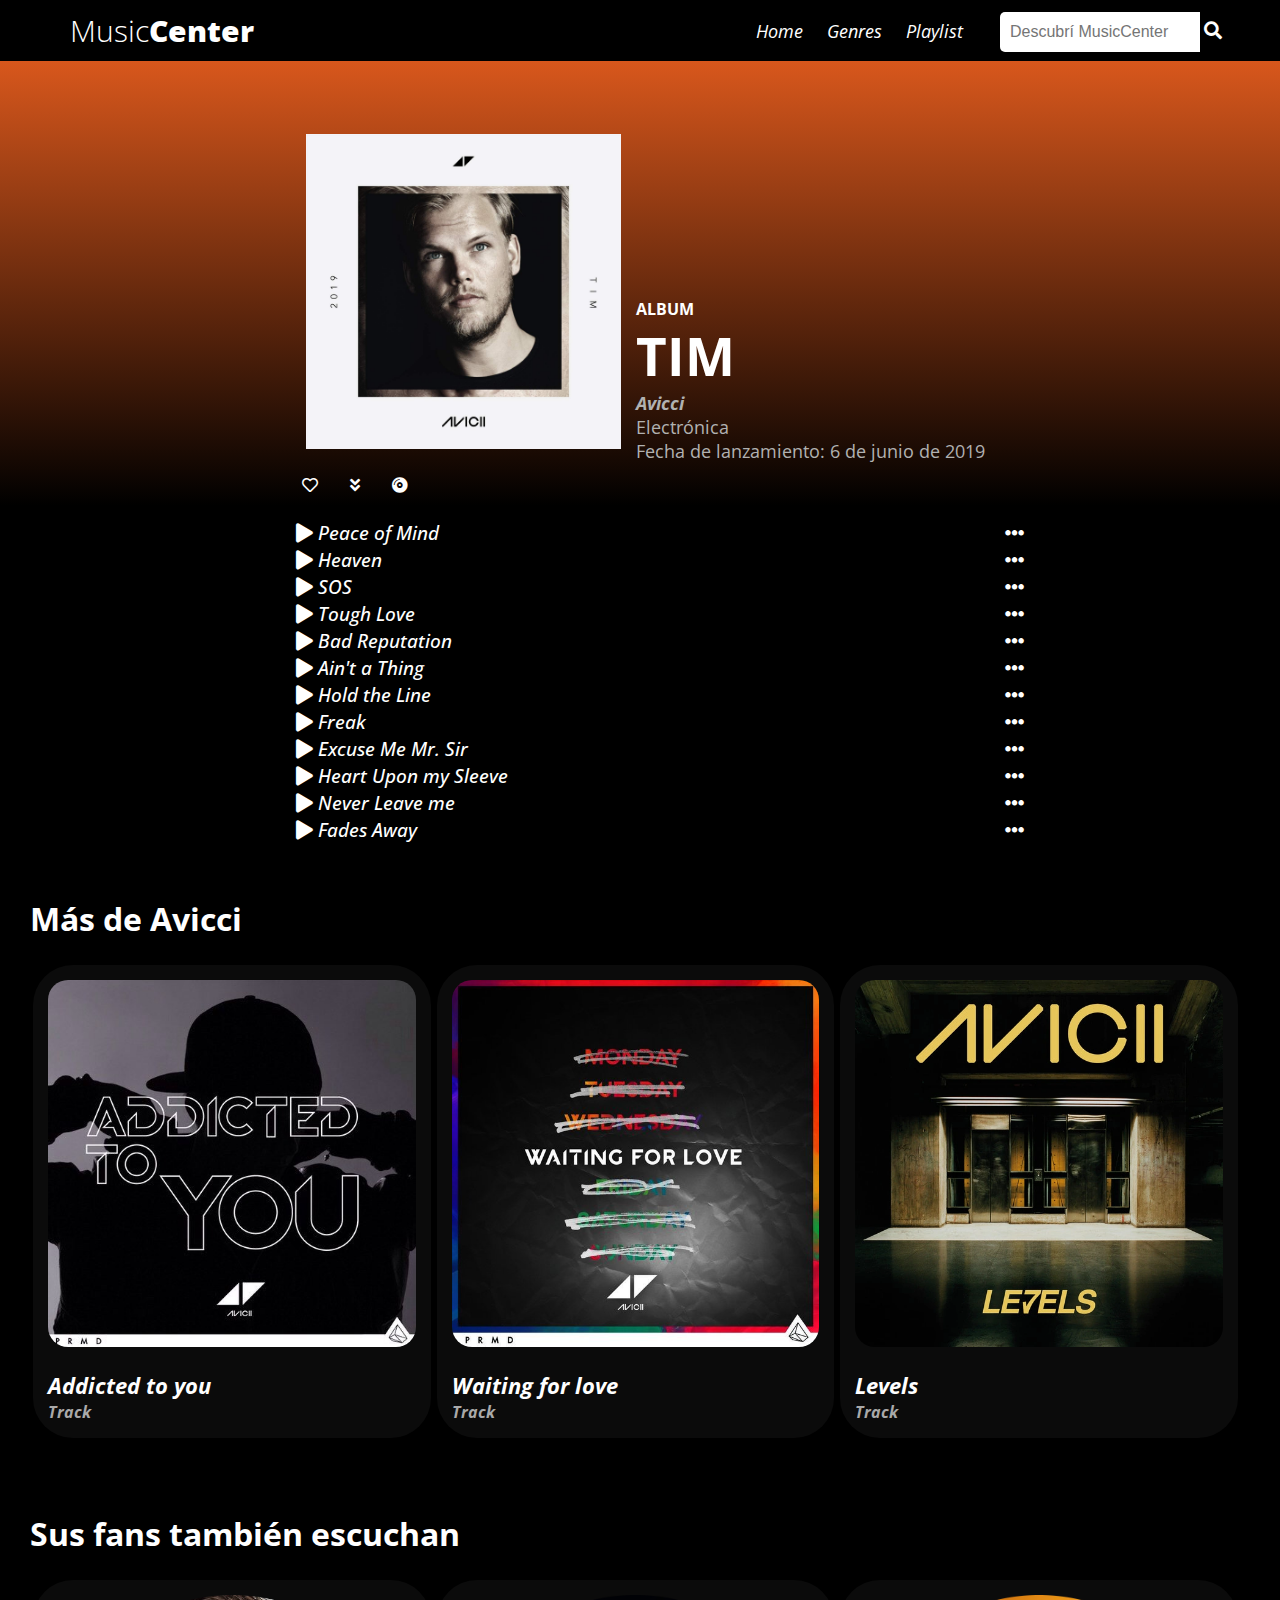
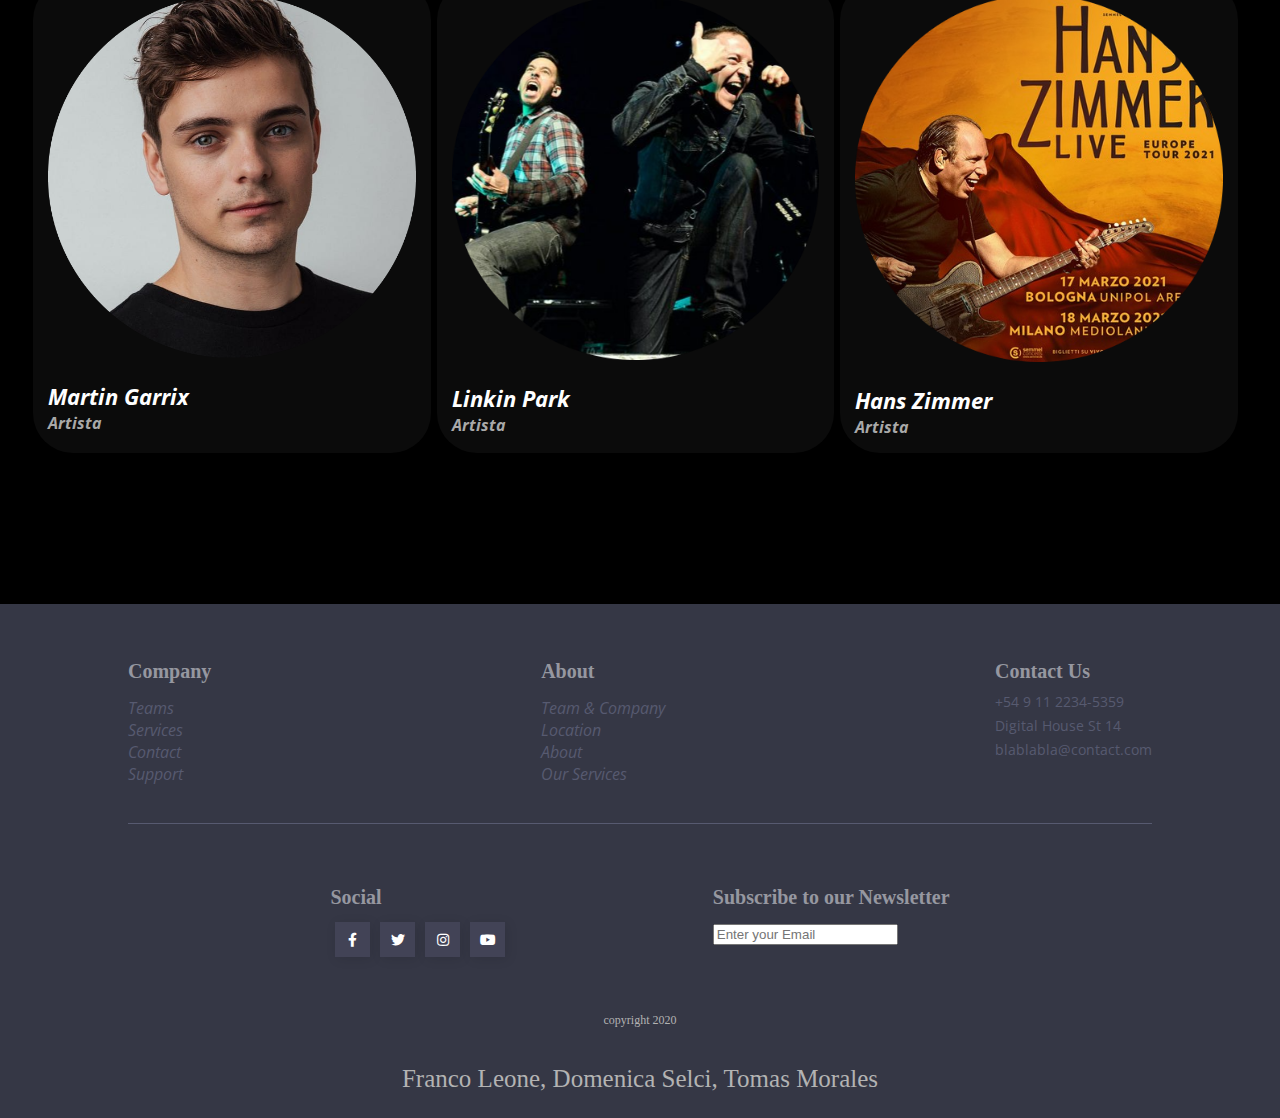
==== detail-album.html @ 9075bd51 "añado detailalbum" ====
<!DOCTYPE html>
<html lang="es">

<head>
    <meta charset="utf-8">
    <link rel="preconnect" href="https://fonts.gstatic.com">
    <link href="https://fonts.googleapis.com/css2?family=Open+Sans:ital,wght@0,300;0,700;1,800&display=swap"
        rel="stylesheet">
    <link rel="stylesheet" href="https://cdnjs.cloudflare.com/ajax/libs/font-awesome/5.15.2/css/all.min.css">
    <link rel="preconnect" href="https://fonts.gstatic.com">
    <link href="https://fonts.googleapis.com/css2?family=Open+Sans:wght@600&display=swap" rel="stylesheet">
    <meta name="viewport" content="width=device-width, initial-scale=1">
    <link rel="stylesheet" href="css/main.css">
    <title>Detailalbum</title>
</head>

<body id="detail">
    <nav>
        <ul>
            <li class="logo">Music<span>Center</span></li>
            <div class="items">
                <li><a href="../proyecto-musica/index.html">Home</a></li>
                <li><a href="../proyecto-musica/genres.html">Genres</a></li>
                <li><a href="../proyecto-musica/playlist.html">Playlist</a></li>
            </div>
            <li class="search-icon">
                <form action="../proyecto-musica/search-results.html" method="GET">
                    <input type="search" placeholder="Descubrí MusicCenter">
                    <label class="icon">
                        <span class="fas fa-search"></span>
                    </label>
                </form>
            </li>
        </ul>
    </nav>
    <main>

        <div class="contenedor">
            <section class="contenidoprincipal">
                <article class="contenido1">
                    <div class="primeraparte">
                    <figure>
                        <img src="img/tim.jpg" alt="waitingforlove">
                    </figure>
                    <div class="listagris">
                        <ul class="albumtim">
                            <li class="album">ALBUM</li>
                            <li class="tim">TIM</li>
                        </ul>
                        <ul class="listaheaven">
                            <li class="artista">Avicci</li>
                            <li>Electrónica</li>
                            <li>Fecha de lanzamiento: 6 de junio de 2019</li>
                        </ul>
                    </div>
                </div>
                    <ul class="fav">
                        <li class="icons"><a href="#" title="Añadir a favoritos" class="iconitos"><i
                                    class="far fa-heart"></i></a></li>
                        <li class="icons"><a href="#" title="Descargar álbum" class="iconitos"><i
                                    class="fas fa-angle-double-down"></i></i></i></i></a></li>
                        <li class="icons"><a href="playlist.html" title="Ir a mi playlist" class="iconitos"><i
                                    class="fas fa-compact-disc"></i></a></i></li>
                    </ul>
                </article>         

                <article class="articletim" id= "cancionesalbum">
                    <ol>
                        <li class="cancionesconplay">
                            <div><a href="#"><i class="fas fa-play" title="Play"></i> Peace of Mind</a></div>
                            <a href="#" title="Añadir a mi playlist" class="mas"><i class="fas fa-ellipsis-h"></i></a>
                        </li>
                        <li class="cancionesconplay">
                            <div><a href="#"><i class="fas fa-play" title="Play"></i> Heaven</a></div>
                            <a href="#" title="Añadir a mi playlist" class="mas"><i class="fas fa-ellipsis-h"></i></a>
                        </li>
                        <li class="cancionesconplay">
                            <div><a href="#"><i class="fas fa-play" title="Play"></i> SOS</a></div>
                            <a href="#" title="Añadir a mi playlist" class="mas"><i class="fas fa-ellipsis-h"></i></a>
                        </li>
                        <li class="cancionesconplay">
                            <div><a href="#"><i class="fas fa-play" title="Play"></i> Tough Love</a></div>
                            <a href="#" title="Añadir a mi playlist" class="mas"><i class="fas fa-ellipsis-h"></i></a>
                        </li>
                        <li class="cancionesconplay">
                            <div><a href="#"><i class="fas fa-play" title="Play"></i> Bad Reputation</a></div>
                            <a href="#" title="Añadir a mi playlist" class="mas"><i class="fas fa-ellipsis-h"></i></a>
                        </li>
                        <li class="cancionesconplay">
                            <div><a href="#"><i class="fas fa-play" title="Play"></i> Ain't a Thing</a></div>
                            <a href="#" title="Añadir a mi playlist" class="mas"><i class="fas fa-ellipsis-h"></i></a>
                        </li>
                        <li class="cancionesconplay">
                            <div><a href="#"><i class="fas fa-play" title="Play"></i> Hold the Line</a></div>
                            <a href="#" title="Añadir a mi playlist" class="mas"><i class="fas fa-ellipsis-h"></i></a>
                        </li>
                        <li class="cancionesconplay">
                            <div><a href="#"><i class="fas fa-play" title="Play"></i> Freak</a></div>
                            <div><a href="#" title="Añadir a mi playlist" class="mas"><i
                                        class="fas fa-ellipsis-h"></i></a></div>
                        </li>
                        <li class="cancionesconplay">
                            <div><a href="#"><i class="fas fa-play" title="Play"></i> Excuse Me Mr. Sir</a></div>
                            <a href="#" title="Añadir a mi playlist" class="mas"><i class="fas fa-ellipsis-h"></i></a>
                        </li>
                        <li class="cancionesconplay">
                            <div><a href="#"><i class="fas fa-play" title="Play"></i> Heart Upon my Sleeve</a></div>
                            <a href="#" title="Añadir a mi playlist" class="mas"><i class="fas fa-ellipsis-h"></i></a>
                        </li>
                        <li class="cancionesconplay">
                            <div><a href="#"><i class="fas fa-play" title="Play"></i> Never Leave me</a></div>
                            <a href="#" title="Añadir a mi playlist" class="mas"><i class="fas fa-ellipsis-h"></i></a>
                        </li>
                        <li class="cancionesconplay">
                            <div><a href="#"><i class="fas fa-play" title="Play"></i> Fades Away</a></div>
                            <a href="#" title="Añadir a mi playlist" class="mas"><i class="fas fa-ellipsis-h"></i></a>
                        </li>
                    </ol>
                </article>
            </section>

            <section class="discografia">
                <h1 class="titulodiscografia"> Más de Avicci</h1>
                <article class="discos">
                    <img src="img/aviccialbum1.jpg" alt="cancion1">
                    <h3 class="albumesmartin"><a href="detail-track.html">Addicted to you</a></h3>
                    <h4 class="subtitulosalbum"> Track</h4>
                </article>
                <article class="discos">
                    <img src="img/aviccialbum2.jpg" alt="cancion2">
                    <h3 class="albumesmartin"><a href="detail-track.html">Waiting for love</a></h3>
                    <h4 class="subtitulosalbum">Track</h4>
                </article>
                <article class="discos">
                    <img src="img/aviccialbum3.jpg" alt="cancion3">
                    <h3 class="albumesmartin"><a href="detail-track.html">Levels</a></h3>
                    <h4 class="subtitulosalbum">Track</h4>
                </article>
            </section>

            <section class="discografia">
                <h1 class="titulodiscografia"> Sus fans también escuchan</h1>
                <article class="discos">
                    <img src="img/martingarrix.png" alt="cancion1" class="imagenesartistas">
                    <h3 class="albumesmartin"><a href="detail-artist.html">Martin Garrix</a></h3>
                    <h4 class="subtitulosalbum">Artista</h4>
                </article>
                <article class="discos">
                    <img src="img/linkinparkredondo.png" alt="cancion2" class="imagenesartistas">
                    <h3 class="albumesmartin"><a href="detail-artist.html">Linkin Park</a></h3>
                    <h4 class="subtitulosalbum">Artista</h4>
                </article>
                <article class="discos">
                    <img src="img/hz3.png" alt="cancion3">
                    <h3 class="albumesmartin"><a href="detail-artist.html" class="imagenesartistas">Hans Zimmer</a></h3>
                    <h4 class="subtitulosalbum">Artista</h4>
                </article>
            </section>
        </div>
    </main>

    <footer>

        <div class="arriba">

            <ul>
                <h1>Company</h1>
                <li><a href="#">Teams</a></li>
                <li><a href="#">Services</a></li>
                <li><a href="#">Contact</a></li>
                <li><a href="#">Support</a></li>
            </ul>

            <ul>
                <h1>About</h1>
                <li><a href="#">Team & Company</a></li>
                <li><a href="#">Location</a></li>
                <li><a href="#">About</a></li>
                <li><a href="#">Our Services</a></li>
            </ul>

            <ul>
                <h1>Contact Us</h1>
                <li>
                    <p>+54 9 11 2234-5359</p>
                </li>
                <li>
                    <p>Digital House St 14</p>
                </li>
                <li>
                    <p>blablabla@contact.com</p>
                </li>
            </ul>


        </div>

        <div class="abajo">

            <div class="social">
                <h1>Social</h1>
                <div class="social-icons">
                    <a href="#"><i class="fab fa-facebook-f"></i></a>
                    <a href="#"><i class="fab fa-twitter"></i></a>
                    <a href="#"><i class="fab fa-instagram"></i></a>
                    <a href="#"><i class="fab fa-youtube"></i></a>
                </div>
            </div>
            <div class="search">
                <h1>Subscribe to our Newsletter</h1>
                <input type="email" placeholder="Enter your Email" />

            </div>
        </div>

        <p class="copyright"> copyright 2020</p>
        <p class="Integrantes">Franco Leone, Domenica Selci, Tomas Morales</p>
    </footer>
    <script src="javascript/detail.js"></script>
</body>

</html>
---- css/main.css ----
/* mobile first estructura detail-album*/

* {
    box-sizing: border-box;
}

/*body detail para search, album y artist*/
#detail {
    background-color: rgb(0, 0, 0);
    margin: 0;
    padding: 0;
    font-family: 'Open Sans', sans-serif;

}

/*header*/
div {
    margin: 0;
    padding: 0;

}

nav {
    padding: 10px 40px 10px 70px;
    border: 1px #000;
    border-left: none;
    border-right: none;
    background-color: #000;

}

nav ul {
    display: flex;
    list-style: none;
    flex-wrap: wrap;
    align-items: center;
    justify-content: center;

}

nav ul li.logo {
    flex: 1;
    font-family: -apple-system, BlinkMacSystemFont, 'Segoe UI', Roboto, Oxygen, Ubuntu, Cantarell, 'Open Sans', 'Helvetica Neue', sans-serif;
    font-size: 30px;
    font-weight: 200;
}

nav ul li.logo span {
    font-weight: 800;
}

nav ul div.items {
    padding: 0 25px;
    display: inline-flex;
}

nav ul div.items a {
    text-decoration: none;
    font-size: 18px;
    padding: 0 12px;

}

nav ul .search-icon {
    height: 40px;
    width: 240px;
    display: flex;
    background: black;
    border-radius: 5px;
}

nav ul .search-icon input {
    height: 100%;
    width: 200px;
    border: none;
    outline: none;
    padding: 0 10px;
    color: #000;
    font-size: 16px;
    border-radius: 5px 0 0 5px;

}

nav ul .search-icon .icon {
    height: 100%;
    width: 40px;
    line-height: 40px;
    text-align: center;
    background: #000;
}

nav ul .search-icon .icon span {
    color: white;
    font-size: 18px;
}

/*detail-album*/

.contenedor {
    margin-bottom: 10%;
}

figure img {
    margin-top: 20px;
    width: clamp(150px, 80%, 400px);
    margin-bottom: 0;
    padding: 0;
}

img {
    margin-top: 0;
}

.artista {
    font-style: italic;
}

.albumtim {
    text-decoration: none;
    list-style: none;
    font-family: 'Open Sans', sans-serif;
    font-weight: bold;
    color: white;
    text-align: center;


}

ul {
    margin: 0;
    padding: 0;

}

li.album {
    font-size: 1.0em;


}

li.tim {
    font-size: 3.3em;
    margin: 0;
    padding: 0;
    margin-bottom: 0;

}



.contenido1 {
    display: flex;
    flex-wrap: wrap;
    flex-direction: column;
    text-align: center;
    margin-top: 0;
    padding: 10px;
    background: -webkit-linear-gradient(rgb(216, 87, 28), black);
    background: -o-linear-gradient(rgb(216, 87, 28), black);
    background: -moz-linear-gradient(rgb(216, 87, 28), black);


}



.listagris {
    text-align: center;
    margin-left: 5px;
    margin-top: 5px;

}

.listaheaven {
    list-style: none;
    text-decoration: none;
    font-size: 1.1em;
    color: rgb(177, 177, 177);
    text-align: left;


}

/*seccion iconos*/

.favoritos {
    margin-top: 10px;


}

.fav {
    display: flex;
    list-style: none;
    text-decoration: none;
    
}

a {
    text-decoration: none;
    color: white;
}

.icons {
    justify-content: space-between;
    width: 35px;
    margin: 0px 5px 0;
}

.artista {
    list-style: none;
    font-weight: bolder;
}

ul {
    list-style: none;
    text-decoration: none;
    color: rgb(255, 255, 255);
    margin: 0;
    padding: 0;
}

/*seccion canciones tim*/

ol {


    color: rgb(255, 255, 255);
    font-weight: 500;
    font-family: 'Open Sans', sans-serif;
    font-size: 1.2em;
    width: 90%;
    margin: 0;


}

.listatim {
    display: flex;
    text-decoration: none;
    flex-wrap: wrap;
    list-style: none;
    margin: 0;
    padding: 0;
    flex-direction: row;
    justify-content: space-between;
    margin-bottom: 5%;

}

.articletim {
    display: flex;
    width: 100%;
    text-decoration: none;
    list-style: none;
    margin-top: 1%;
    margin-bottom: 1%;

}

article .trespuntitos {
    align-items: end;
    text-align: end;
}

.albumtimcanciones {
    width: 100%;
    align-items: center;
}

a {
    color: white;
}


.mas {
    align-items: right;
}

.discografia {
    display: flex;
    flex-wrap: wrap;
    padding: 10px;
    margin-bottom: 10%;

}

.titulodiscografia {
    color: white;
    text-align: left;
    width: 100%;
    font-size: 2.0em;

}

.discos {
    display: flex;
    padding: 5px;
    margin: 3px;
    margin-bottom: 5px;
    background-color: rgba(15, 15, 15, 0.74);
    border-radius: 40px;
    flex-direction: column;
    width: calc(33% - 5px);
    flex-wrap: wrap;
}

.discos img {
    border-radius: 20px;
    width: 100%;

}

.albumesmartin {
    color: white;
    font-size: 0.9em;
    margin-bottom: 0%;
}

.subtitulosalbum {
    width: 0.9em;
}

/*css detail-artist*/

.artist {
    display: flex;
}

.martininf {
    display: flex;
    flex-direction: column;
    width: 100%;
    margin-bottom: 10%;
}

.infomartin {
    display: flex;
    flex-direction: column;
    align-items: center;
    margin-top: 5%;


}


.infomartin img {

    margin-top: 10px;
    width: clamp(150px, 60%, 400px);
    margin-bottom: 0;
    padding: 0;
    align-items: center;

}

.articlemartin figure {
    max-width: 400px;
    max-height: 500px;
    align-items: center;

}

.martingarrixtitulo {
    color: rgb(255, 255, 255);
    font-size: 2.5em;
    margin: 10px;
    padding: 0;
    text-align: center;
}

h2.titulotop5 {
    color: rgb(255, 255, 255);
    margin-bottom: 2%;
    text-align: left;
    font-size: 2.0em;
    text-align: left;


}

section.arribamartin {
    background: -webkit-linear-gradient(rgb(18, 13, 63), black);
    background: -o-linear-gradient(rgb(18, 13, 63), black);
    background: -moz-linear-gradient(rgb(18, 13, 63), black);
    background: linear-gradient(rgb(18, 13, 63), black);
}

.sectiontop5 {
    margin: 0;
    padding: 10px;
    margin-bottom: 5%;
    width: 100%;
    flex-wrap: wrap;
}

.listacinco {
    align-items: center;
    flex-wrap: wrap;
}

ol.topcinco li {
    font-size: 1.0em;
}

.cancionesconplay {
    display: flex;
    flex-direction: row;
    justify-content: space-between;
    width: 100%;
    margin: auto;
}

.informacionmartin {
    display: flex;
    flex-direction: column;
    margin: 5px;
    padding: 10px;
}

.descripcionmartin {
    display: flex;
    flex-direction: column;
    width: 70%;
    max-height: 100%;
    background-image: url(../img/mgx2.jpg);
    background-repeat: no-repeat;
    background-size: cover;
    background-position-x: center;
    flex-wrap: wrap;
    margin: auto;
    border-radius: 20px;
    padding: 5px;


}

.martingarrixinfo {
    color: white;

}

.tituloinformacion {
    color: white;
    font-size: 2.0em;
}

.descripcionmartin p {
    flex-wrap: wrap;
    color: white;
    width: calc(100% - 10px);
    text-align: left;

}

/*css search-results*/

.primerarespuesta {
    display: flex;
    padding: 10px;
    margin: 10px;
    background-color: rgba(49, 49, 49, 0.74);
    border-radius: 20px;
    flex-direction: column;
    width: calc(50% - 2px);

}

.primerarespuesta img {
    width: 100%;
    border-radius: 20px;
    margin-bottom: 2%;
}

.electronic {
    align-items: left;
    max-width: 600px;
}

.electronic img {
    align-items: center;
    width: clamp(150px, 50%, 400px);
}

.electronica {
    color: rgb(255, 255, 255);
    padding: 0;
    text-align: left;
    margin: 0;
}

h4 {
    color: darkgray;
    font-style: italic;
    margin: 0;
    padding: 0;

}

.resultadosbusqueda {

    font-style: italic;
    color: rgb(145, 145, 145);
    margin-top: 2%;
    margin-left: 3%;

}

.resultadoselectronica {
    width: fit-content;
    margin-bottom: 10%;
}

.busquedaicono {
    margin-right: 2%;
}

/*css footer*/

.social-icons a {
    width: 35px;
    height: 35px;
    margin: 0px 5px;
    background-color: #424356;
    box-shadow: 2px 2px 12px rgba(0, 0, 0, 0.1);
    display: flex;
    justify-content: center;
    align-items: center;
}

.social-icons {
    display: flex;
}

.social-icons i {
    color: #ffffff;
    font-size: 14px;
}

.copyright {
    font-family: calibri;
    font-size: 12px;
    color: #b3b3b3;
}

.Integrantes {
    font-family: calibri;
    font-size: 25px;
    color: #b3b3b3;
}

.social-icons a:hover {
    background-color: #353745;
    transition: all ease 0.5s;
}

.social-icons a:hover i {
    color: #424356;
}


.arriba h1 {
    color: #9697a0;
    font-size: 20px;
    font-family: calibri;
}

.arriba ul li a {
    font-size: 16px;
    color: #575a70;
}

.arriba ul li p {
    font-size: 14px;
    color: #575a70;
    line-height: 10px;
}

.arriba {
    display: flex;
    justify-content: space-between;
    padding: 3% 0px;
    margin: 5px;
    width: 80%;
    flex-wrap: wrap;
}

.arriba {
    border-bottom: 1px solid #575a70;

}

.arriba a:hover {
    color: grey;
}

.abajo h1 {
    color: #9697a0;
    font-size: 20px;
    font-family: calibri;
}


.abajo {
    display: flex;
    justify-content: center;
    justify-content: space-evenly;
    padding: 3% 0px;
    margin: 5px;
    width: 80%;
    flex-wrap: wrap;

}

a {
    text-decoration: none;
    color: white;
    font-style: italic;
}

footer {
    margin-top: 20px;
    background-color: #353745;
    box-sizing: border-box;
    display: flex;
    flex-direction: column;
    align-items: center;

}

@media (min-width:600px) {

    body {
        margin: 0;
        padding: 0;
    }

    .contenido1 {
        display: flex;
        flex-direction: column;

    }


    .contenido1 figure {
        display: block;
        margin-block-start: 0;
        margin-block-end: 0;
        margin-inline-start: 0px;
        margin-inline-end: 0px;
        margin: 0;
        padding: 0;
        width: fit-content;
        align-items: center;
    }

    .contenido1 figure img {
        margin: 5% 0 0 0;
        padding: 0;
        width: clamp(150px, 80%, 400px);

    }

    .contenido1 div.listagris {
        display: flex;
        flex-direction: column;
        text-align: left;
        padding-top: 0;
        margin-top: 0;
        list-style: none;
        text-decoration: none;

    }

    li.album {
        font-size: 1.0em;
        margin: 0;
        padding: 0;
    }

    li.tim {
        font-size: 3.3em;
        margin: 0;
        padding: 0;

    }

    .listagris {
        text-align: center;
        margin-left: 15px;
        margin-top: 0;
    }

    .listaheaven {
        list-style: none;
        text-decoration: none;
        flex-wrap: wrap;

    }

    .listatim {

        margin-left: 2%;

    }


    .infomartin figure img {

        margin-top: 10px;
        width: clamp(150px, 80%, 400px);
        margin-bottom: 0;
        padding: 0;
        align-items: center;

    }

    .infomartin figure img {

        margin-top: 10px;
        width: clamp(150px, 80%, 400px);
        margin-bottom: 0;
        padding: 0;
        align-items: center;
        margin-left: 18%;
    }

    .electronic img {
        align-items: center;
        width: clamp(150px, 50%, 400px);
    }

    .sectiontop5 {
        margin: 10px;
        padding: 10px;

    }


    .albumesmartin {
        font-size: 1.1em;
    }

    .subtitulosalbum {
        width: 1.1em;
    }

    .discografia {
        margin: 10px;
        padding: 10px;
        flex-wrap: wrap;
    }

    .infow4l {
        display: flex;
        flex-direction: column;
        align-items: center;
        margin-top: 5%;
    }

    .infow4l img {
        margin-top: 10px;
        width: clamp(150px, 60%, 400px);
        margin-bottom: 0;
        padding: 0;
        align-items: center;
    }

    .w4ltitulo {
        color: rgb(255, 255, 255);
        font-size: 2.5em;
        margin: 10px;
        padding: 0;
        text-align: center;
    }

    .discos {
        padding: 10px;
        flex-wrap: wrap;
    }


    .listado {
        text-align: center;
    }
}

@media (min-width:900px) {

    body {
        margin: 0;
        padding: 0;
    }

    .derecha {
        align-items: right;
    }

    .contenido1 {
        display: flex;
        flex-direction: column;
        margin: auto;

    }

    .contenido1 figure {
        display: flex;
        margin: 0;
        padding: 0;
        width: fit-content;
        align-items: right;
        max-width: 315px;
        max-height: 500px;
        margin-left: 15%;

    }


    .contenido1 figure img {
        display: flex;
        width: 100%;
        padding: 0 0;
        margin-top: 20%;
    }
    .primeraparte{
        display: flex;
        margin-left: 10%;
        
    }

    .fav{
        margin-top: 2%;
        margin-left: 22%;
    }
    .albumtim {

        text-align: left;
        margin-top: 90%;
    }

    ul.albumtim {
        margin-top: 65%;
    }

    section.favoritos {
        display: flex;
        margin-left: 20%;
        margin-top: 2%;
    }

    section.listatim {
        margin-right: 0;
        padding-right: 0;
        width: 85%;
    }

    


    .articletim {
        display: flex;
        width: 100%;

    }

    ol {

        width: 60%;
        margin: auto;
    }

    ol li:hover {
        background-color: rgba(177, 177, 177, 0.226);

    }

    .iconitos:hover {
        color: rgb(177, 177, 177);

    }

    a:hover {
        color: rgb(156, 149, 149);
    }

    .infomartin figure img {

        margin-top: 10px;
        width: clamp(150px, 80%, 400px);
        margin-bottom: 0;
        padding: 0;
        align-items: center;
        margin-left: 20%;

    }

    .martingarrixtitulo {
        text-align: center;
    }

    .sectiontop5 {
        display: flex;
        flex-direction: column;
        margin: 10px;
        padding: 20px;

    }

    .topcinco {

        width: 60%;
        margin: auto;
        flex-wrap: wrap;
    }

    .electronic figure img {
        align-items: center;
        width: 40%;
    }

    .electronica:hover {
        text-decoration: underline;
    }

    .albumesmartin {

        font-size: 1.4em;
    }

    .albumesmartin:hover {
        text-decoration: underline;

    }

    .subtitulosalbum {
        width: 1.4em;
    }

    .discografia {
        margin: 10px;
        padding: 20px;
    }

    .ladeltrack {
        width: 300px;
        margin: 30px;

    }

    .discos {
        margin: 3px;
        padding: 15px;
        flex-wrap: wrap;
    }

    .descripcionmartin {
        background-position-y: 15%;
    }

    .informacionmartin {
        display: flex;
        flex-direction: column;
        margin: 10px;
        padding: 20px;
    }
}
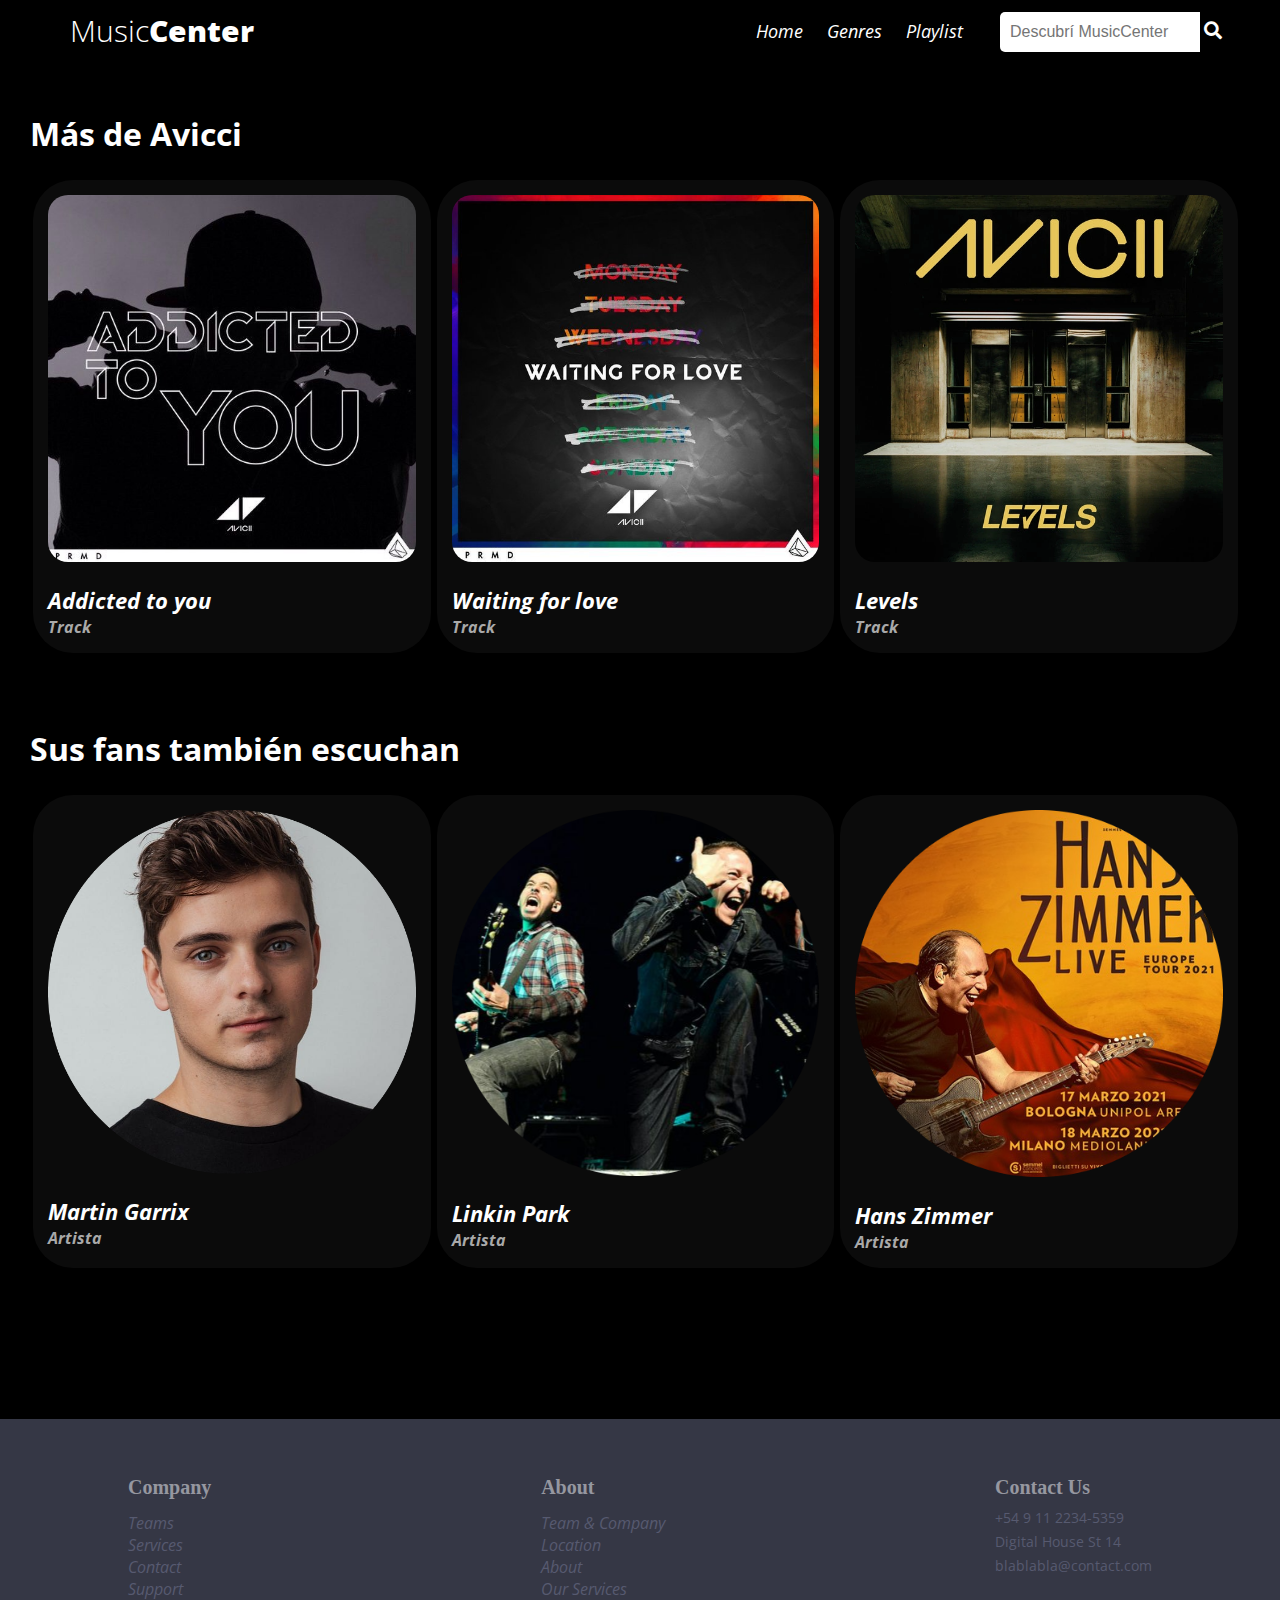
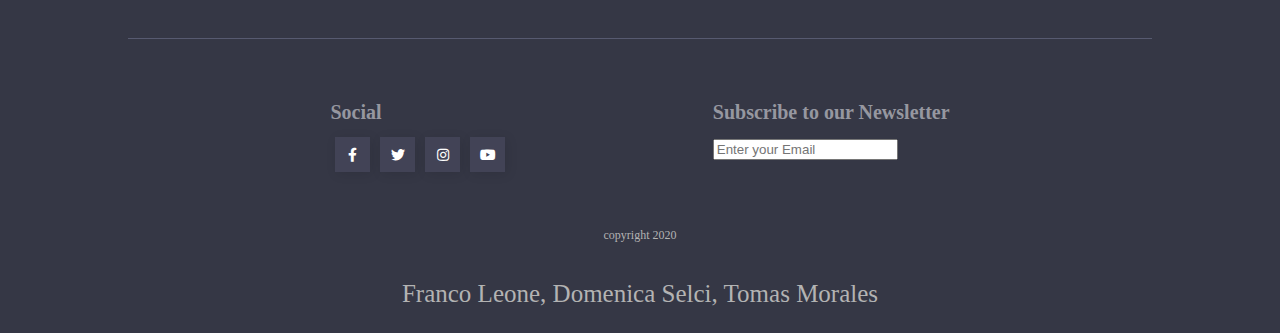
==== commit 61465bee: "añado js" ====
--- a/detail-album.html
+++ b/detail-album.html
@@ -37,7 +37,7 @@
 
         <div class="contenedor">
             <section class="contenidoprincipal">
-                <article class="contenido1">
+                <!--<article class="contenido1">
                     <div class="primeraparte">
                     <figure>
                         <img src="img/tim.jpg" alt="waitingforlove">
@@ -116,7 +116,7 @@
                             <a href="#" title="Añadir a mi playlist" class="mas"><i class="fas fa-ellipsis-h"></i></a>
                         </li>
                     </ol>
-                </article>
+                </article>-->
             </section>
 
             <section class="discografia">
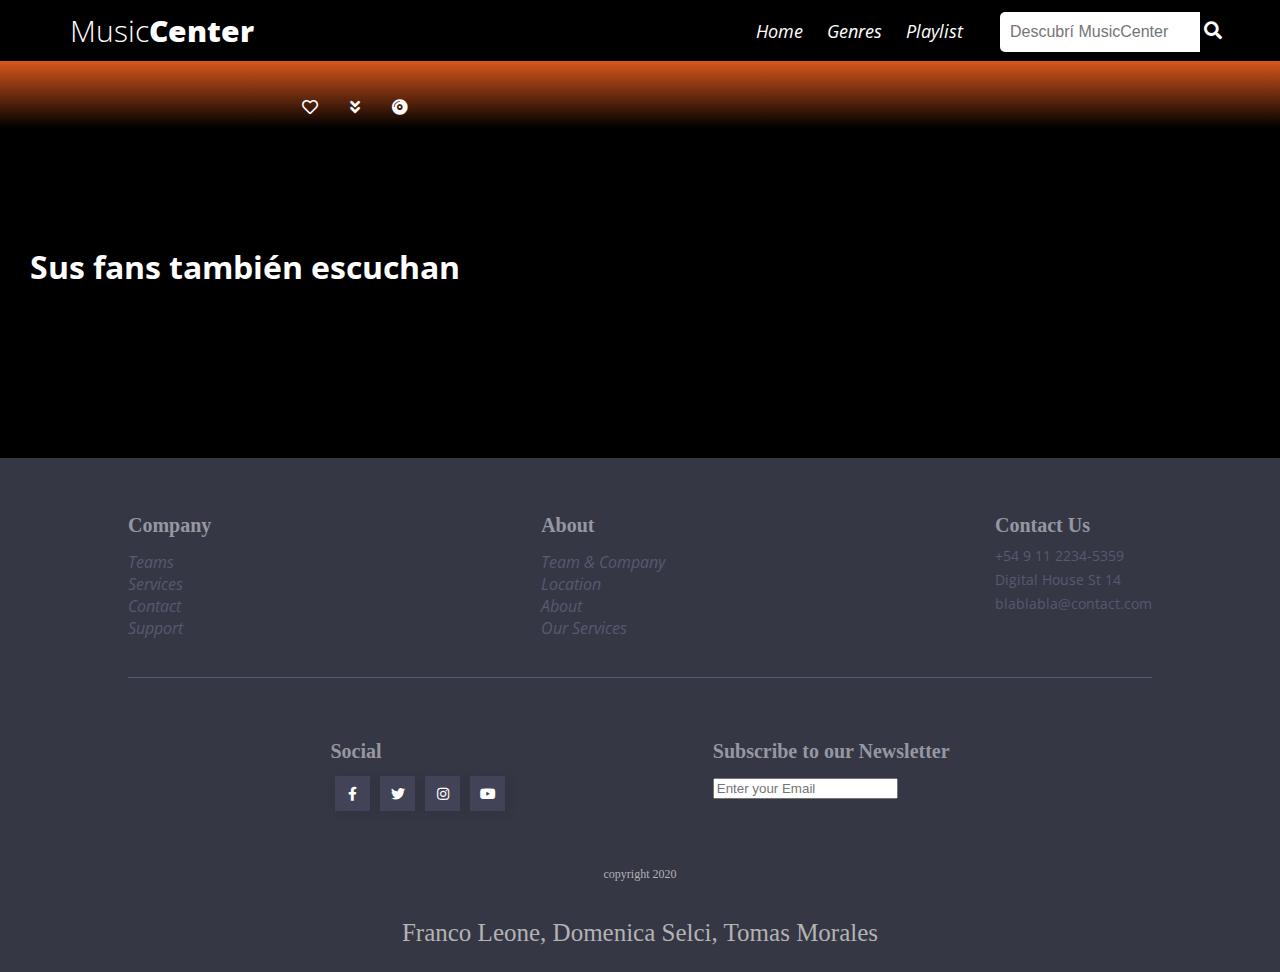
==== commit 97a7b98d: "añado lista" ====
--- a/detail-album.html
+++ b/detail-album.html
@@ -36,10 +36,10 @@
     <main>
 
         <div class="contenedor">
-            <section class="contenidoprincipal">
-                <!--<article class="contenido1">
+            <section id="contenidoprincipal">
+                <article class="contenido1">
                     <div class="primeraparte">
-                    <figure>
+                    <!--<figure>
                         <img src="img/tim.jpg" alt="waitingforlove">
                     </figure>
                     <div class="listagris">
@@ -51,9 +51,9 @@
                             <li class="artista">Avicci</li>
                             <li>Electrónica</li>
                             <li>Fecha de lanzamiento: 6 de junio de 2019</li>
-                        </ul>
+                        </ul>--> 
                     </div>
-                </div>
+             
                     <ul class="fav">
                         <li class="icons"><a href="#" title="Añadir a favoritos" class="iconitos"><i
                                     class="far fa-heart"></i></a></li>
@@ -62,11 +62,11 @@
                         <li class="icons"><a href="playlist.html" title="Ir a mi playlist" class="iconitos"><i
                                     class="fas fa-compact-disc"></i></a></i></li>
                     </ul>
-                </article>         
-
-                <article class="articletim" id= "cancionesalbum">
+                </article>        
+
+                <article class="articletim" id="cancionesyalbum">
                     <ol>
-                        <li class="cancionesconplay">
+                        <!--<li class="cancionesconplay">
                             <div><a href="#"><i class="fas fa-play" title="Play"></i> Peace of Mind</a></div>
                             <a href="#" title="Añadir a mi playlist" class="mas"><i class="fas fa-ellipsis-h"></i></a>
                         </li>
@@ -114,13 +114,13 @@
                         <li class="cancionesconplay">
                             <div><a href="#"><i class="fas fa-play" title="Play"></i> Fades Away</a></div>
                             <a href="#" title="Añadir a mi playlist" class="mas"><i class="fas fa-ellipsis-h"></i></a>
-                        </li>
+                        </li>-->
                     </ol>
-                </article>-->
+                </article>
             </section>
 
-            <section class="discografia">
-                <h1 class="titulodiscografia"> Más de Avicci</h1>
+            <section class="discografia" id ="masde">
+                <!--<h1 class="titulodiscografia"> Más de Avicci</h1>
                 <article class="discos">
                     <img src="img/aviccialbum1.jpg" alt="cancion1">
                     <h3 class="albumesmartin"><a href="detail-track.html">Addicted to you</a></h3>
@@ -135,12 +135,12 @@
                     <img src="img/aviccialbum3.jpg" alt="cancion3">
                     <h3 class="albumesmartin"><a href="detail-track.html">Levels</a></h3>
                     <h4 class="subtitulosalbum">Track</h4>
-                </article>
+                </article>-->
             </section>
 
-            <section class="discografia">
+            <section class="discografia" id="relacionados">
                 <h1 class="titulodiscografia"> Sus fans también escuchan</h1>
-                <article class="discos">
+                <!--<article class="discos">
                     <img src="img/martingarrix.png" alt="cancion1" class="imagenesartistas">
                     <h3 class="albumesmartin"><a href="detail-artist.html">Martin Garrix</a></h3>
                     <h4 class="subtitulosalbum">Artista</h4>
@@ -155,7 +155,7 @@
                     <h3 class="albumesmartin"><a href="detail-artist.html" class="imagenesartistas">Hans Zimmer</a></h3>
                     <h4 class="subtitulosalbum">Artista</h4>
                 </article>
-            </section>
+            </section>-->
         </div>
     </main>
 
@@ -216,7 +216,7 @@
         <p class="copyright"> copyright 2020</p>
         <p class="Integrantes">Franco Leone, Domenica Selci, Tomas Morales</p>
     </footer>
-    <script src="javascript/detail.js"></script>
+    <script src="./javascript/detailalbum.js"></script>
 </body>
 
 </html>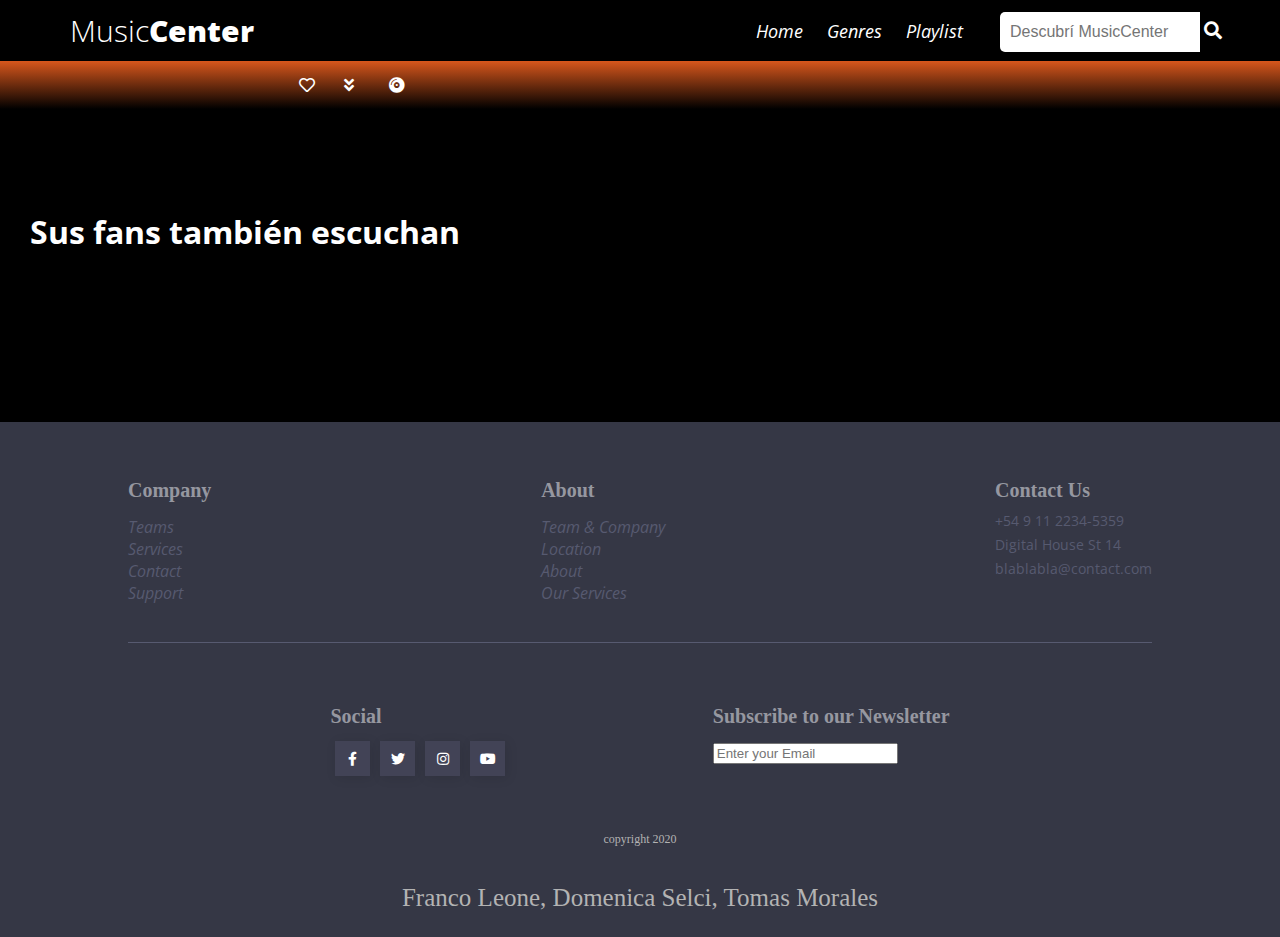
==== commit fb9b8f5f: "search" ====
--- a/detail-album.html
+++ b/detail-album.html
@@ -25,7 +25,7 @@
             </div>
             <li class="search-icon">
                 <form action="../proyecto-musica/search-results.html" method="GET">
-                    <input type="search" placeholder="Descubrí MusicCenter">
+                    <input type="search" name="q" placeholder="Descubrí MusicCenter">
                     <label class="icon">
                         <span class="fas fa-search"></span>
                     </label>
@@ -39,9 +39,9 @@
             <section id="contenidoprincipal">
                 <article class="contenido1">
                     <div class="primeraparte">
-                    <!--<figure>
+                        <!--
                         <img src="img/tim.jpg" alt="waitingforlove">
-                    </figure>
+                   
                     <div class="listagris">
                         <ul class="albumtim">
                             <li class="album">ALBUM</li>
@@ -51,9 +51,10 @@
                             <li class="artista">Avicci</li>
                             <li>Electrónica</li>
                             <li>Fecha de lanzamiento: 6 de junio de 2019</li>
-                        </ul>--> 
+                        </ul>
+                    </div>-->
                     </div>
-             
+
                     <ul class="fav">
                         <li class="icons"><a href="#" title="Añadir a favoritos" class="iconitos"><i
                                     class="far fa-heart"></i></a></li>
@@ -62,7 +63,7 @@
                         <li class="icons"><a href="playlist.html" title="Ir a mi playlist" class="iconitos"><i
                                     class="fas fa-compact-disc"></i></a></i></li>
                     </ul>
-                </article>        
+                </article>
 
                 <article class="articletim" id="cancionesyalbum">
                     <ol>
@@ -118,8 +119,8 @@
                     </ol>
                 </article>
             </section>
-
-            <section class="discografia" id ="masde">
+            
+            <section class="discografia" id="masde">
                 <!--<h1 class="titulodiscografia"> Más de Avicci</h1>
                 <article class="discos">
                     <img src="img/aviccialbum1.jpg" alt="cancion1">
@@ -137,7 +138,7 @@
                     <h4 class="subtitulosalbum">Track</h4>
                 </article>-->
             </section>
-
+            
             <section class="discografia" id="relacionados">
                 <h1 class="titulodiscografia"> Sus fans también escuchan</h1>
                 <!--<article class="discos">
@@ -154,8 +155,9 @@
                     <img src="img/hz3.png" alt="cancion3">
                     <h3 class="albumesmartin"><a href="detail-artist.html" class="imagenesartistas">Hans Zimmer</a></h3>
                     <h4 class="subtitulosalbum">Artista</h4>
-                </article>
-            </section>-->
+                </article>-->
+            </section>
+
         </div>
     </main>
 
@@ -217,6 +219,7 @@
         <p class="Integrantes">Franco Leone, Domenica Selci, Tomas Morales</p>
     </footer>
     <script src="./javascript/detailalbum.js"></script>
+    <script src="./javascript/validacion.js"></script>
 </body>
 
 </html>--- a/css/main.css
+++ b/css/main.css
@@ -95,6 +95,14 @@
 }
 
 /*detail-album*/
+body {
+    margin: 0;
+    padding: 0;
+}
+
+.derecha {
+    align-items: right;
+}
 
 .contenedor {
     margin-bottom: 10%;
@@ -102,9 +110,10 @@
 
 figure img {
     margin-top: 20px;
-    width: clamp(150px, 80%, 400px);
+    width: clamp(150px, 100%, 400px);
     margin-bottom: 0;
     padding: 0;
+    border-radius: 5%;
 }
 
 img {
@@ -121,10 +130,13 @@
     font-family: 'Open Sans', sans-serif;
     font-weight: bold;
     color: white;
-    text-align: center;
-
-
-}
+    text-align: left;
+    margin-top: 90%;
+
+
+}
+
+
 
 ul {
     margin: 0;
@@ -150,11 +162,8 @@
 
 .contenido1 {
     display: flex;
-    flex-wrap: wrap;
     flex-direction: column;
-    text-align: center;
-    margin-top: 0;
-    padding: 10px;
+    margin: auto;
     background: -webkit-linear-gradient(rgb(216, 87, 28), black);
     background: -o-linear-gradient(rgb(216, 87, 28), black);
     background: -moz-linear-gradient(rgb(216, 87, 28), black);
@@ -163,11 +172,32 @@
 }
 
 
+.contenido1 figure {
+    display: flex;
+    margin: 0;
+    padding: 0;
+    width: fit-content;
+    align-items: right;
+    max-width: 350px;
+    max-height: 500px;
+    margin-left: 15%;
+
+}
+
+
+.contenido1 figure img {
+    display: flex;
+    width: 100%;
+    padding: 0 0;
+    margin-top: 20%;
+}
+
+
 
 .listagris {
     text-align: center;
     margin-left: 5px;
-    margin-top: 5px;
+    margin-top: 40px;
 
 }
 
@@ -181,6 +211,14 @@
 
 }
 
+.primeraparte {
+    display: flex;
+    margin-left: 10%;
+
+}
+
+
+
 /*seccion iconos*/
 
 .favoritos {
@@ -191,9 +229,9 @@
 
 .fav {
     display: flex;
-    list-style: none;
-    text-decoration: none;
-    
+    margin-top: 1%;
+    margin-left: 23%;
+    margin-bottom: 1%;
 }
 
 a {
@@ -220,6 +258,19 @@
     padding: 0;
 }
 
+section.favoritos {
+    display: flex;
+    margin-left: 20%;
+    margin-top: 2%;
+}
+
+section.listatim {
+    margin-right: 0;
+    padding-right: 0;
+    width: 85%;
+}
+
+
 /*seccion canciones tim*/
 
 ol {
@@ -229,13 +280,13 @@
     font-weight: 500;
     font-family: 'Open Sans', sans-serif;
     font-size: 1.2em;
-    width: 90%;
-    margin: 0;
-
-
-}
-
-.listatim {
+    width: 60%;
+    margin: auto;
+
+
+}
+
+/*.listatim {
     display: flex;
     text-decoration: none;
     flex-wrap: wrap;
@@ -246,17 +297,16 @@
     justify-content: space-between;
     margin-bottom: 5%;
 
-}
+}*/
 
 .articletim {
+
     display: flex;
     width: 100%;
-    text-decoration: none;
-    list-style: none;
-    margin-top: 1%;
-    margin-bottom: 1%;
-
-}
+
+}
+
+
 
 article .trespuntitos {
     align-items: end;
@@ -280,8 +330,11 @@
 .discografia {
     display: flex;
     flex-wrap: wrap;
-    padding: 10px;
     margin-bottom: 10%;
+    margin: 10px;
+    padding: 20px;
+
+
 
 }
 
@@ -295,14 +348,15 @@
 
 .discos {
     display: flex;
-    padding: 5px;
-    margin: 3px;
     margin-bottom: 5px;
     background-color: rgba(15, 15, 15, 0.74);
     border-radius: 40px;
     flex-direction: column;
     width: calc(33% - 5px);
     flex-wrap: wrap;
+    margin: 3px;
+    padding: 15px;
+    flex-wrap: wrap;
 }
 
 .discos img {
@@ -313,12 +367,14 @@
 
 .albumesmartin {
     color: white;
-    font-size: 0.9em;
+    font-size: 1.4em;
     margin-bottom: 0%;
 }
 
 .subtitulosalbum {
-    width: 0.9em;
+
+    width: 1.4em;
+
 }
 
 /*css detail-artist*/
@@ -342,6 +398,18 @@
 
 
 }
+
+.infomartin figure img {
+
+    margin-top: 10px;
+    width: clamp(150px, 80%, 400px);
+    margin-bottom: 0;
+    padding: 0;
+    align-items: center;
+    margin-left: 20%;
+
+}
+
 
 
 .infomartin img {
@@ -351,6 +419,7 @@
     margin-bottom: 0;
     padding: 0;
     align-items: center;
+    border-radius: 50%;
 
 }
 
@@ -369,6 +438,26 @@
     text-align: center;
 }
 
+.sectiontop5 {
+    display: flex;
+    flex-direction: column;
+    margin: 10px;
+    padding: 20px;
+
+}
+
+.topcinco {
+
+    width: 80%;
+    margin: auto;
+    flex-wrap: wrap;
+}
+
+.electronic figure img {
+    align-items: center;
+    width: 40%;
+}
+
 h2.titulotop5 {
     color: rgb(255, 255, 255);
     margin-bottom: 2%;
@@ -386,13 +475,7 @@
     background: linear-gradient(rgb(18, 13, 63), black);
 }
 
-.sectiontop5 {
-    margin: 0;
-    padding: 10px;
-    margin-bottom: 5%;
-    width: 100%;
-    flex-wrap: wrap;
-}
+
 
 .listacinco {
     align-items: center;
@@ -414,8 +497,8 @@
 .informacionmartin {
     display: flex;
     flex-direction: column;
-    margin: 5px;
-    padding: 10px;
+    margin: 10px;
+    padding: 20px;
 }
 
 .descripcionmartin {
@@ -431,6 +514,8 @@
     margin: auto;
     border-radius: 20px;
     padding: 5px;
+    background-position-y: 15%;
+
 
 
 }
@@ -450,6 +535,12 @@
     color: white;
     width: calc(100% - 10px);
     text-align: left;
+
+}
+
+.ladeltrack {
+    width: 300px;
+    margin: 30px;
 
 }
 
@@ -628,73 +719,173 @@
 
 }
 
-@media (min-width:600px) {
+@media (max-width: 768px) {
 
     body {
         margin: 0;
         padding: 0;
     }
 
+    .contenedor {
+        margin-bottom: 0;
+    }
+
+    .primeraparte figure img {
+        width: 90%;
+        padding: 0;
+        align-items: center;
+        margin-left: 40%;
+        
+    }
+
+    img {
+        margin-top: 0;
+    }
+
+    .primero {
+        display: block;
+        text-align: center;
+    }
+
+    .artista {
+        font-style: italic;
+    }
+
+    .albumtim {
+        width: 80%;
+        text-align: center;
+        
+        margin: auto;
+        padding: auto;
+    }
+
+    .primeraparte {
+
+        display: flex;
+        flex-direction: column;
+        margin: 0;
+        padding: 0;
+    }
+    .primeraparte figure{
+        width: 100%;
+        margin-top: 0;
+        padding: 0;
+        margin: auto;
+    }
+    .primeraparte figure img{
+        width: 100% ;
+        margin-left: 0%;
+    }
+    ul {
+        margin: 0;
+        padding: 0;
+    }
+
+    li.album {
+        font-size: 0.8em;
+    }
+
+    li.tim {
+        font-size: 2.5em;
+        text-align: center;
+        padding: 0;
+
+    }
+
     .contenido1 {
         display: flex;
         flex-direction: column;
-
-    }
-
-
-    .contenido1 figure {
-        display: block;
-        margin-block-start: 0;
-        margin-block-end: 0;
-        margin-inline-start: 0px;
-        margin-inline-end: 0px;
+        text-align: center;
+        margin-top: 0;
+        padding: 0;
+
+    }
+
+
+
+    .listatim {
+        display: flex;
+        text-decoration: none;
+        list-style: none;
         margin: 0;
         padding: 0;
-        width: fit-content;
-        align-items: center;
-    }
-
-    .contenido1 figure img {
-        margin: 5% 0 0 0;
-        padding: 0;
-        width: clamp(150px, 80%, 400px);
-
-    }
-
-    .contenido1 div.listagris {
-        display: flex;
-        flex-direction: column;
-        text-align: left;
-        padding-top: 0;
-        margin-top: 0;
+        flex-direction: row;
+        justify-content: space-between;
+        margin-bottom: 5%;
+
+    }
+
+    .listagris {
+        text-align: center;
+        margin:auto;
+        width: 100%;
+        padding: auto;
+        margin-top: 2%;
+
+
+    }
+
+    .listaheaven {
         list-style: none;
         text-decoration: none;
-
-    }
-
-    li.album {
-        font-size: 1.0em;
+        font-size: 1.1em;
+        color: rgb(177, 177, 177);
+        text-align: left;
+        margin-left: 2%;
+
+    }
+
+    /*seccion iconos*/
+
+    .favoritos {
+        margin-top: 10px;
+
+    }
+
+    .fav {
+        display: flex;
+        list-style: none;
+        text-decoration: none;
+        margin-left: 0;
+    }
+
+    a {
+        text-decoration: none;
+        color: white;
+    }
+
+    .icons {
+        justify-content: space-between;
+        width: 35px;
+        margin: 0px 5px 0;
+    }
+
+    .artista {
+        list-style: none;
+        font-weight: bolder;
+    }
+
+    ul {
+        list-style: none;
+        text-decoration: none;
+        color: rgb(255, 255, 255);
         margin: 0;
         padding: 0;
     }
 
-    li.tim {
-        font-size: 3.3em;
-        margin: 0;
-        padding: 0;
-
-    }
-
-    .listagris {
-        text-align: center;
-        margin-left: 15px;
-        margin-top: 0;
-    }
-
+
+    .articletim ol{
+      margin: 3%;
+        width: 100%;
+        padding: 0;
+        align-items: center;
+        margin-right: 5%;
+    }
     .listaheaven {
         list-style: none;
         text-decoration: none;
         flex-wrap: wrap;
+        margin-left: 2%;
 
     }
 
@@ -783,184 +974,367 @@
     .listado {
         text-align: center;
     }
-}
-
-@media (min-width:900px) {
-
-    body {
+    .topcinco {
+
+        width: 90%;
+        margin: 5%;
+        flex-wrap: wrap;
+               padding: 0;
+    }
+}
+
+@media (max-width: 420px) {
+
+    /*detail-album*/
+
+    .contenedor {
+        margin-bottom: 10%;
+    }
+
+    .primeraparte figure img {
+        width: 80%;
+        padding: 0;
+        align-items: center;
+        margin-left: 10%;
+    }
+
+    img {
+        margin-top: 0;
+    }
+
+    .primero {
+        display: block;
+        text-align: center;
+    }
+
+    .artista {
+        font-style: italic;
+    }
+
+    .albumtim {
+        width: 90%;
+        text-align: center;
+        
+        margin: auto;
+        padding: auto;
+    }
+
+    .primeraparte {
+
+        display: flex;
+        flex-direction: column;
         margin: 0;
         padding: 0;
     }
 
-    .derecha {
+    ul {
+        margin: 0;
+        padding: 0;
+    }
+
+    li.album {
+        font-size: 0.8em;
+    }
+
+    li.tim {
+        font-size: 2.5em;
+        text-align: center;
+        padding: 0;
+
+    }
+
+    .contenido1 {
+        display: flex;
+        flex-direction: column;
+        text-align: center;
+        margin-top: 0;
+        padding: 0;
+
+    }
+
+
+
+    .listatim {
+        display: flex;
+        text-decoration: none;
+        list-style: none;
+        margin: 0;
+        padding: 0;
+        flex-direction: row;
+        justify-content: space-between;
+        margin-bottom: 5%;
+
+    }
+
+    .listagris {
+        text-align: center;
+        margin:auto;
+        width: 100%;
+        padding: 0;
+        margin-top: 2%;
+
+
+    }
+
+    .listaheaven {
+        list-style: none;
+        text-decoration: none;
+        font-size: 1.1em;
+        color: rgb(177, 177, 177);
+        text-align: left;
+
+    }
+
+    /*seccion iconos*/
+
+    .favoritos {
+        margin-top: 10px;
+
+    }
+
+    .fav {
+        display: flex;
+        list-style: none;
+        text-decoration: none;
+        margin-left: 0;
+    }
+
+    a {
+        text-decoration: none;
+        color: white;
+    }
+
+    .icons {
+        justify-content: space-between;
+        width: 35px;
+        margin: 0px 5px 0;
+    }
+
+    .artista {
+        list-style: none;
+        font-weight: bolder;
+    }
+
+    ul {
+        list-style: none;
+        text-decoration: none;
+        color: rgb(255, 255, 255);
+        margin: 0;
+        padding: 0;
+    }
+
+    /*seccion canciones tim*/
+
+    ol {
+
+
+        color: rgb(255, 255, 255);
+        font-weight: 500;
+        font-family: 'Open Sans', sans-serif;
+        font-size: 1.2em;
+        width: 100%;
+        margin-right: 5%;
+        padding-left: 5%;
+
+    }
+
+    .listatim {
+        display: flex;
+        text-decoration: none;
+        list-style: none;
+        margin: 0;
+        padding: 0;
+        flex-direction: row;
+        justify-content: space-between;
+        margin-bottom: 5%;
+
+    }
+
+    .articletim {
+        display: flex;
+        width: 100%;
+        text-decoration: none;
+        list-style: none;
+        margin-right: 3%;
+    }
+
+    article .trespuntitos {
+        align-items: end;
+        text-align: end;
+    }
+
+    a {
+        color: white;
+    }
+
+    .mas {
         align-items: right;
     }
 
-    .contenido1 {
-        display: flex;
+    .discografia {
+        display: flex;
+        flex-wrap: wrap;
+        padding: 10px;
+        margin-bottom: 10%;
+
+    }
+
+    .titulodiscografia {
+        color: white;
+        text-align: left;
+        width: 100%;
+        font-size: 2.0em;
+
+    }
+
+    .discos {
+        display: flex;
+        padding: 5px;
+        margin: 3px;
+        margin-bottom: 5px;
+        background-color: rgba(15, 15, 15, 0.74);
+        border-radius: 40px;
         flex-direction: column;
+        width: calc(33% - 5px);
+    }
+
+    .discos img {
+        border-radius: 20px;
+        width: 100%;
+
+    }
+
+    .albumesmartin {
+        color: white;
+        font-size: 0.9em;
+        margin-bottom: 0%;
+    }
+
+    .subtitulosalbum {
+        width: 0.9em;
+    }
+
+    .canciones {
+        display: flex;
+        justify-content: space-between;
+    }
+
+    /*css detail-artist*/
+
+    .artist {
+        display: flex;
+    }
+
+    .martininf {
+        display: flex;
+        flex-direction: column;
+        width: 100%;
+        margin-bottom: 10%;
+    }
+
+    .infomartin {
+        display: flex;
+        flex-direction: column;
+        align-items: center;
+        margin-top: 5%;
+    }
+
+    .infomartin img {
+        margin-top: 10px;
+        width: clamp(150px, 30%, 400px);
+        margin-bottom: 0;
+        padding: 0;
+        align-items: center;
+    }
+
+    .articlemartin figure {
+        max-width: 400px;
+        max-height: 500px;
+        align-items: center;
+    }
+
+    .martingarrixtitulo {
+        color: rgb(255, 255, 255);
+        font-size: 2.5em;
+        margin: 10px;
+        padding: 0;
+        text-align: center;
+    }
+
+    section h2.titulotop5 {
+        color: rgb(255, 255, 255);
+        margin: 0;
+        text-align: left;
+        font-size: 2.0em;
+    }
+
+    div.arribamartin {
+        background: -webkit-linear-gradient(rgb(18, 13, 63), black);
+        background: -o-linear-gradient(rgb(18, 13, 63), black);
+        background: -moz-linear-gradient(rgb(18, 13, 63), black);
+        background: linear-gradient(rgb(18, 13, 63), black);
+    }
+
+    
+
+
+    .listacinco {
+        align-items: center;
+    }
+
+    ol.topcinco li {
+        font-size: 1.2em;
+
+
+    }
+
+    .informacionmartin {
+        display: flex;
+        flex-direction: column;
+        margin: 5px;
+        padding: 10px;
+    }
+
+    .descripcionmartin {
+        display: flex;
+        flex-direction: column;
+        width: 70%;
+        max-height: 100%;
+        background-image: url(../img/mgx2.jpg);
+        background-repeat: no-repeat;
+        background-size: cover;
+        background-position-x: center;
+        flex-wrap: wrap;
         margin: auto;
-
-    }
-
-    .contenido1 figure {
-        display: flex;
-        margin: 0;
-        padding: 0;
-        width: fit-content;
-        align-items: right;
-        max-width: 315px;
-        max-height: 500px;
-        margin-left: 15%;
-
-    }
-
-
-    .contenido1 figure img {
-        display: flex;
-        width: 100%;
-        padding: 0 0;
-        margin-top: 20%;
-    }
-    .primeraparte{
-        display: flex;
-        margin-left: 10%;
-        
-    }
-
-    .fav{
-        margin-top: 2%;
-        margin-left: 22%;
-    }
-    .albumtim {
-
+        border-radius: 20px;
+        padding: 5px;
+
+
+    }
+
+    .martingarrixinfo {
+        color: white;
+
+    }
+
+    .tituloinformacion {
+        color: white;
+        font-size: 2.0em;
+    }
+
+    .descripcionmartin p {
+        flex-wrap: wrap;
+        color: white;
+        width: calc(100% - 10px);
         text-align: left;
-        margin-top: 90%;
-    }
-
-    ul.albumtim {
-        margin-top: 65%;
-    }
-
-    section.favoritos {
-        display: flex;
-        margin-left: 20%;
-        margin-top: 2%;
-    }
-
-    section.listatim {
-        margin-right: 0;
-        padding-right: 0;
-        width: 85%;
+
+    }
+    .topcinco {
+
+        width: 90%;
+        margin: 5%;
+        flex-wrap: wrap;
     }
 
     
-
-
-    .articletim {
-        display: flex;
-        width: 100%;
-
-    }
-
-    ol {
-
-        width: 60%;
-        margin: auto;
-    }
-
-    ol li:hover {
-        background-color: rgba(177, 177, 177, 0.226);
-
-    }
-
-    .iconitos:hover {
-        color: rgb(177, 177, 177);
-
-    }
-
-    a:hover {
-        color: rgb(156, 149, 149);
-    }
-
-    .infomartin figure img {
-
-        margin-top: 10px;
-        width: clamp(150px, 80%, 400px);
-        margin-bottom: 0;
-        padding: 0;
-        align-items: center;
-        margin-left: 20%;
-
-    }
-
-    .martingarrixtitulo {
-        text-align: center;
-    }
-
-    .sectiontop5 {
-        display: flex;
-        flex-direction: column;
-        margin: 10px;
-        padding: 20px;
-
-    }
-
-    .topcinco {
-
-        width: 60%;
-        margin: auto;
-        flex-wrap: wrap;
-    }
-
-    .electronic figure img {
-        align-items: center;
-        width: 40%;
-    }
-
-    .electronica:hover {
-        text-decoration: underline;
-    }
-
-    .albumesmartin {
-
-        font-size: 1.4em;
-    }
-
-    .albumesmartin:hover {
-        text-decoration: underline;
-
-    }
-
-    .subtitulosalbum {
-        width: 1.4em;
-    }
-
-    .discografia {
-        margin: 10px;
-        padding: 20px;
-    }
-
-    .ladeltrack {
-        width: 300px;
-        margin: 30px;
-
-    }
-
-    .discos {
-        margin: 3px;
-        padding: 15px;
-        flex-wrap: wrap;
-    }
-
-    .descripcionmartin {
-        background-position-y: 15%;
-    }
-
-    .informacionmartin {
-        display: flex;
-        flex-direction: column;
-        margin: 10px;
-        padding: 20px;
-    }
 }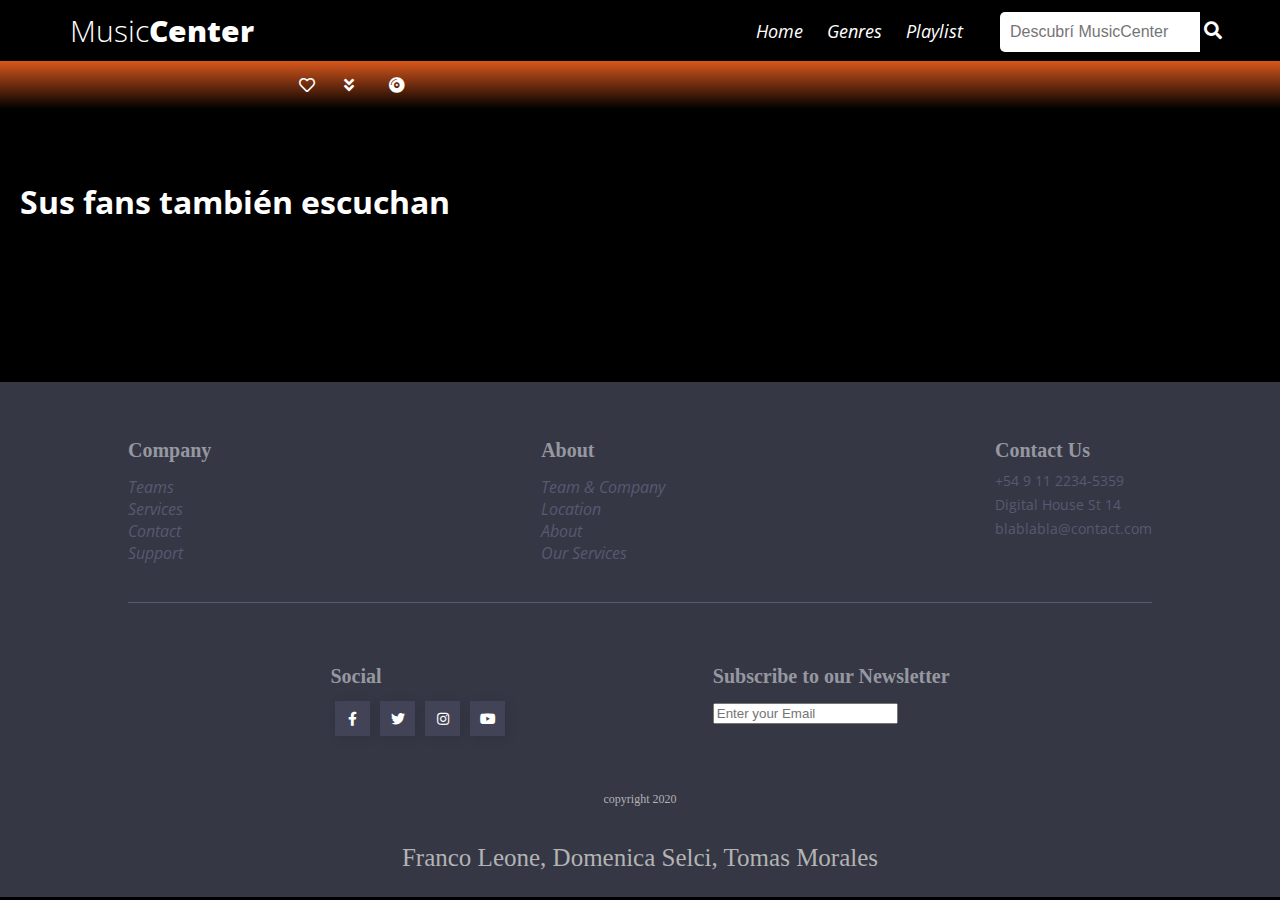
==== commit 280a6f58: "buscador" ====
--- a/detail-album.html
+++ b/detail-album.html
@@ -25,7 +25,7 @@
             </div>
             <li class="search-icon">
                 <form action="../proyecto-musica/search-results.html" method="GET">
-                    <input type="search" name="q" placeholder="Descubrí MusicCenter">
+                    <input type="search" name="q" class="campobuscar" placeholder="Descubrí MusicCenter">
                     <label class="icon">
                         <span class="fas fa-search"></span>
                     </label>
--- a/css/main.css
+++ b/css/main.css
@@ -108,9 +108,9 @@
     margin-bottom: 10%;
 }
 
-figure img {
+img {
     margin-top: 20px;
-    width: clamp(150px, 100%, 400px);
+    width: clamp(150px, 60%, 400px);
     margin-bottom: 0;
     padding: 0;
     border-radius: 5%;
@@ -131,7 +131,7 @@
     font-weight: bold;
     color: white;
     text-align: left;
-    margin-top: 90%;
+    margin-top: 30%;
 
 
 }
@@ -151,10 +151,11 @@
 }
 
 li.tim {
-    font-size: 3.3em;
+    font-size: 3.1em;
     margin: 0;
     padding: 0;
     margin-bottom: 0;
+    flex-wrap: wrap;
 
 }
 
@@ -172,24 +173,15 @@
 }
 
 
-.contenido1 figure {
-    display: flex;
-    margin: 0;
+
+
+
+.contenido1 img {
+    display: flex;
+    width: clamp(100px, 40%, 400px);
     padding: 0;
-    width: fit-content;
-    align-items: right;
-    max-width: 350px;
-    max-height: 500px;
-    margin-left: 15%;
-
-}
-
-
-.contenido1 figure img {
-    display: flex;
-    width: 100%;
-    padding: 0 0;
-    margin-top: 20%;
+    margin-top: 5%;
+    margin-left: 5%;
 }
 
 
@@ -197,7 +189,7 @@
 .listagris {
     text-align: center;
     margin-left: 5px;
-    margin-top: 40px;
+    margin-top: 18%;
 
 }
 
@@ -213,7 +205,8 @@
 
 .primeraparte {
     display: flex;
-    margin-left: 10%;
+    margin-left: 15%;
+
 
 }
 
@@ -330,12 +323,8 @@
 .discografia {
     display: flex;
     flex-wrap: wrap;
-    margin-bottom: 10%;
     margin: 10px;
-    padding: 20px;
-
-
-
+    padding: 10px;
 }
 
 .titulodiscografia {
@@ -506,7 +495,7 @@
     flex-direction: column;
     width: 70%;
     max-height: 100%;
-    background-image: url(../img/mgx2.jpg);
+    /*background-image: url(../img/mgx2.jpg);*/
     background-repeat: no-repeat;
     background-size: cover;
     background-position-x: center;
@@ -548,19 +537,25 @@
 
 .primerarespuesta {
     display: flex;
-    padding: 10px;
-    margin: 10px;
-    background-color: rgba(49, 49, 49, 0.74);
-    border-radius: 20px;
+    margin-bottom: 5px;
+    background-color: rgba(15, 15, 15, 0.74);
+    border-radius: 40px;
     flex-direction: column;
-    width: calc(50% - 2px);
-
-}
+    width: calc(33% - 5px);
+    flex-wrap: wrap;
+    margin: 3px;
+    padding: 15px;
+    flex-wrap: wrap;
+
+}
+
+
 
 .primerarespuesta img {
     width: 100%;
     border-radius: 20px;
-    margin-bottom: 2%;
+    margin: auto;
+
 }
 
 .electronic {
@@ -592,14 +587,14 @@
 
     font-style: italic;
     color: rgb(145, 145, 145);
-    margin-top: 2%;
-    margin-left: 3%;
+    margin-left: 2%;
 
 }
 
 .resultadoselectronica {
     width: fit-content;
     margin-bottom: 10%;
+
 }
 
 .busquedaicono {
@@ -730,12 +725,12 @@
         margin-bottom: 0;
     }
 
-    .primeraparte figure img {
-        width: 90%;
+    .primeraparte img {
+        width: 50%;
         padding: 0;
         align-items: center;
-        margin-left: 40%;
-        
+        margin-top: 10%;
+
     }
 
     img {
@@ -754,7 +749,7 @@
     .albumtim {
         width: 80%;
         text-align: center;
-        
+
         margin: auto;
         padding: auto;
     }
@@ -766,16 +761,15 @@
         margin: 0;
         padding: 0;
     }
-    .primeraparte figure{
-        width: 100%;
-        margin-top: 0;
-        padding: 0;
-        margin: auto;
-    }
-    .primeraparte figure img{
-        width: 100% ;
-        margin-left: 0%;
-    }
+
+    .primeraparte img {
+        width: 50%;
+        margin-top: 5%;
+        padding: 0;
+        align-items: center;
+        margin-left: 25%;
+    }
+
     ul {
         margin: 0;
         padding: 0;
@@ -786,7 +780,7 @@
     }
 
     li.tim {
-        font-size: 2.5em;
+        font-size: 2.0em;
         text-align: center;
         padding: 0;
 
@@ -817,7 +811,7 @@
 
     .listagris {
         text-align: center;
-        margin:auto;
+        margin: auto;
         width: 100%;
         padding: auto;
         margin-top: 2%;
@@ -874,13 +868,14 @@
     }
 
 
-    .articletim ol{
-      margin: 3%;
+    .articletim ol {
+        margin: 3%;
         width: 100%;
         padding: 0;
         align-items: center;
         margin-right: 5%;
     }
+
     .listaheaven {
         list-style: none;
         text-decoration: none;
@@ -974,12 +969,13 @@
     .listado {
         text-align: center;
     }
+
     .topcinco {
 
         width: 90%;
         margin: 5%;
         flex-wrap: wrap;
-               padding: 0;
+        padding: 0;
     }
 }
 
@@ -991,11 +987,12 @@
         margin-bottom: 10%;
     }
 
-    .primeraparte figure img {
-        width: 80%;
+    .primeraparte img {
+        width: 50%;
         padding: 0;
         align-items: center;
-        margin-left: 10%;
+        margin-top: 5%;
+
     }
 
     img {
@@ -1014,7 +1011,7 @@
     .albumtim {
         width: 90%;
         text-align: center;
-        
+
         margin: auto;
         padding: auto;
     }
@@ -1037,7 +1034,7 @@
     }
 
     li.tim {
-        font-size: 2.5em;
+        font-size: 1.5em;
         text-align: center;
         padding: 0;
 
@@ -1068,7 +1065,7 @@
 
     .listagris {
         text-align: center;
-        margin:auto;
+        margin: auto;
         width: 100%;
         padding: 0;
         margin-top: 2%;
@@ -1275,7 +1272,7 @@
         background: linear-gradient(rgb(18, 13, 63), black);
     }
 
-    
+
 
 
     .listacinco {
@@ -1329,6 +1326,7 @@
         text-align: left;
 
     }
+
     .topcinco {
 
         width: 90%;
@@ -1336,5 +1334,5 @@
         flex-wrap: wrap;
     }
 
-    
+
 }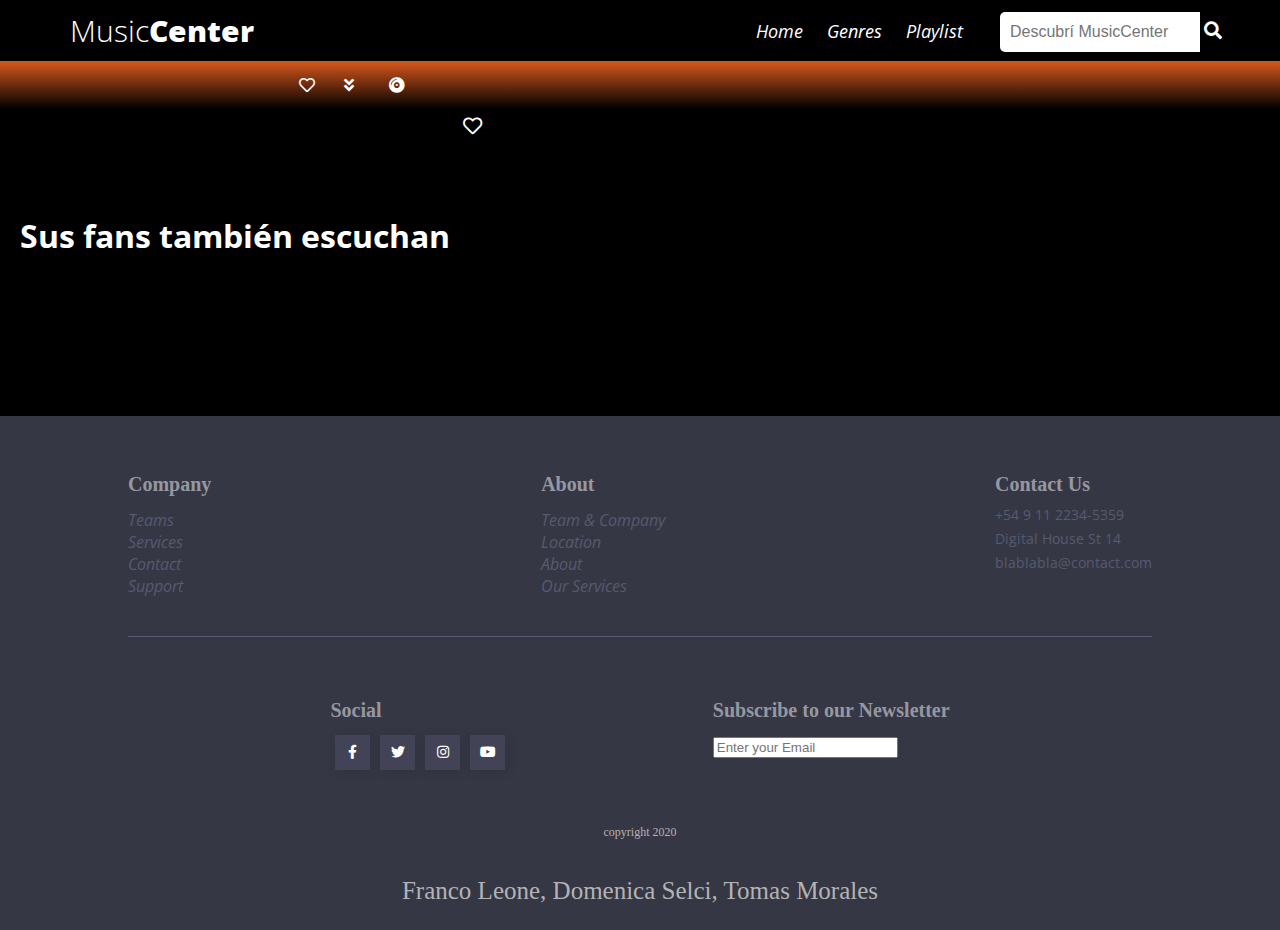
==== commit 70d75189: "cambios" ====
--- a/detail-album.html
+++ b/detail-album.html
@@ -67,59 +67,14 @@
 
                 <article class="articletim" id="cancionesyalbum">
                     <ol>
-                        <!--<li class="cancionesconplay">
-                            <div><a href="#"><i class="fas fa-play" title="Play"></i> Peace of Mind</a></div>
-                            <a href="#" title="Añadir a mi playlist" class="mas"><i class="fas fa-ellipsis-h"></i></a>
+                        <li class="cancionesconplay">
+                            <!--<div><a href="#"><i class="fas fa-play" title="Play"></i>Nombre cancion</a></div>-->
+                            <a href="#" class="fav"><i class="far fa-heart"></i></a>
                         </li>
-                        <li class="cancionesconplay">
-                            <div><a href="#"><i class="fas fa-play" title="Play"></i> Heaven</a></div>
-                            <a href="#" title="Añadir a mi playlist" class="mas"><i class="fas fa-ellipsis-h"></i></a>
-                        </li>
-                        <li class="cancionesconplay">
-                            <div><a href="#"><i class="fas fa-play" title="Play"></i> SOS</a></div>
-                            <a href="#" title="Añadir a mi playlist" class="mas"><i class="fas fa-ellipsis-h"></i></a>
-                        </li>
-                        <li class="cancionesconplay">
-                            <div><a href="#"><i class="fas fa-play" title="Play"></i> Tough Love</a></div>
-                            <a href="#" title="Añadir a mi playlist" class="mas"><i class="fas fa-ellipsis-h"></i></a>
-                        </li>
-                        <li class="cancionesconplay">
-                            <div><a href="#"><i class="fas fa-play" title="Play"></i> Bad Reputation</a></div>
-                            <a href="#" title="Añadir a mi playlist" class="mas"><i class="fas fa-ellipsis-h"></i></a>
-                        </li>
-                        <li class="cancionesconplay">
-                            <div><a href="#"><i class="fas fa-play" title="Play"></i> Ain't a Thing</a></div>
-                            <a href="#" title="Añadir a mi playlist" class="mas"><i class="fas fa-ellipsis-h"></i></a>
-                        </li>
-                        <li class="cancionesconplay">
-                            <div><a href="#"><i class="fas fa-play" title="Play"></i> Hold the Line</a></div>
-                            <a href="#" title="Añadir a mi playlist" class="mas"><i class="fas fa-ellipsis-h"></i></a>
-                        </li>
-                        <li class="cancionesconplay">
-                            <div><a href="#"><i class="fas fa-play" title="Play"></i> Freak</a></div>
-                            <div><a href="#" title="Añadir a mi playlist" class="mas"><i
-                                        class="fas fa-ellipsis-h"></i></a></div>
-                        </li>
-                        <li class="cancionesconplay">
-                            <div><a href="#"><i class="fas fa-play" title="Play"></i> Excuse Me Mr. Sir</a></div>
-                            <a href="#" title="Añadir a mi playlist" class="mas"><i class="fas fa-ellipsis-h"></i></a>
-                        </li>
-                        <li class="cancionesconplay">
-                            <div><a href="#"><i class="fas fa-play" title="Play"></i> Heart Upon my Sleeve</a></div>
-                            <a href="#" title="Añadir a mi playlist" class="mas"><i class="fas fa-ellipsis-h"></i></a>
-                        </li>
-                        <li class="cancionesconplay">
-                            <div><a href="#"><i class="fas fa-play" title="Play"></i> Never Leave me</a></div>
-                            <a href="#" title="Añadir a mi playlist" class="mas"><i class="fas fa-ellipsis-h"></i></a>
-                        </li>
-                        <li class="cancionesconplay">
-                            <div><a href="#"><i class="fas fa-play" title="Play"></i> Fades Away</a></div>
-                            <a href="#" title="Añadir a mi playlist" class="mas"><i class="fas fa-ellipsis-h"></i></a>
-                        </li>-->
                     </ol>
                 </article>
             </section>
-            
+
             <section class="discografia" id="masde">
                 <!--<h1 class="titulodiscografia"> Más de Avicci</h1>
                 <article class="discos">
@@ -138,7 +93,7 @@
                     <h4 class="subtitulosalbum">Track</h4>
                 </article>-->
             </section>
-            
+
             <section class="discografia" id="relacionados">
                 <h1 class="titulodiscografia"> Sus fans también escuchan</h1>
                 <!--<article class="discos">
--- a/css/main.css
+++ b/css/main.css
@@ -110,7 +110,7 @@
 
 img {
     margin-top: 20px;
-    width: clamp(150px, 60%, 400px);
+    width: clamp(150px, 40%, 400px);
     margin-bottom: 0;
     padding: 0;
     border-radius: 5%;
@@ -172,13 +172,9 @@
 
 }
 
-
-
-
-
 .contenido1 img {
     display: flex;
-    width: clamp(100px, 40%, 400px);
+    max-width: clamp(150px, 60%, 400px);
     padding: 0;
     margin-top: 5%;
     margin-left: 5%;
@@ -206,11 +202,8 @@
 .primeraparte {
     display: flex;
     margin-left: 15%;
-
-
-}
-
-
+   
+}
 
 /*seccion iconos*/
 
@@ -315,6 +308,22 @@
     color: white;
 }
 
+ol li:hover {
+    background-color: rgba(177, 177, 177, 0.226);
+}
+
+a:hover {
+    color: grey;
+}
+
+.albumesmartin:hover {
+    text-decoration: underline;
+}
+
+.electronica:hover {
+    text-decoration: underline;
+}
+
 
 .mas {
     align-items: right;
@@ -325,6 +334,13 @@
     flex-wrap: wrap;
     margin: 10px;
     padding: 10px;
+}
+
+#tituloart {
+    background: url(../img/loading.gif) center center no-repeat;
+    height: 40vh;
+    width: 100%;
+
 }
 
 .titulodiscografia {
@@ -384,22 +400,8 @@
     flex-direction: column;
     align-items: center;
     margin-top: 5%;
-
-
-}
-
-.infomartin figure img {
-
-    margin-top: 10px;
-    width: clamp(150px, 80%, 400px);
-    margin-bottom: 0;
-    padding: 0;
-    align-items: center;
-    margin-left: 20%;
-
-}
-
-
+    background: url(../img/loading.gif) center center no-repeat;
+}
 
 .infomartin img {
 
@@ -435,12 +437,14 @@
 
 }
 
-.topcinco {
+ol.topcinco {
 
     width: 80%;
     margin: auto;
     flex-wrap: wrap;
 }
+
+
 
 .electronic figure img {
     align-items: center;
@@ -462,6 +466,7 @@
     background: -o-linear-gradient(rgb(18, 13, 63), black);
     background: -moz-linear-gradient(rgb(18, 13, 63), black);
     background: linear-gradient(rgb(18, 13, 63), black);
+
 }
 
 
@@ -539,6 +544,7 @@
     display: flex;
     margin-bottom: 5px;
     background-color: rgba(15, 15, 15, 0.74);
+
     border-radius: 40px;
     flex-direction: column;
     width: calc(33% - 5px);
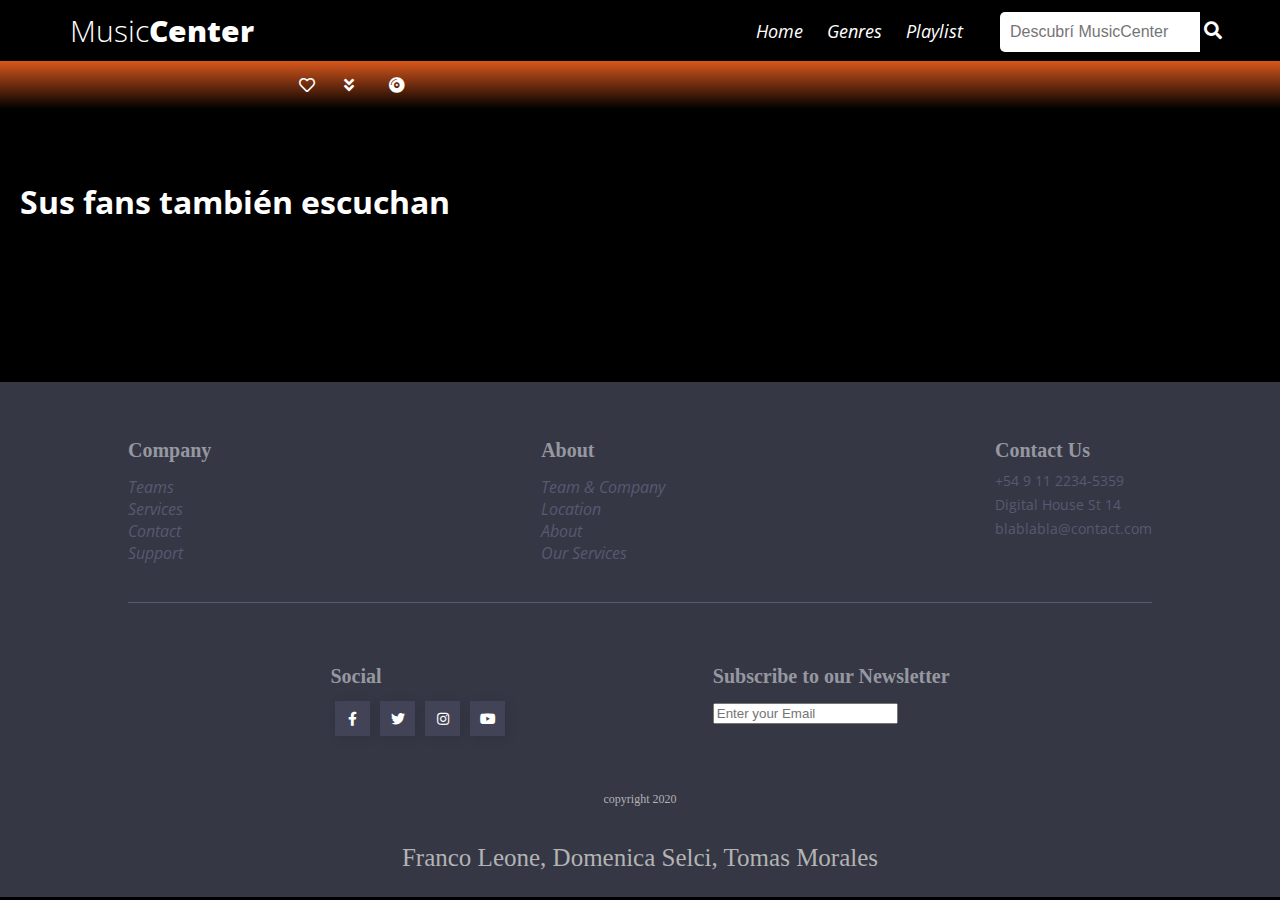
==== commit 30eb51a3: "detalle" ====
--- a/detail-album.html
+++ b/detail-album.html
@@ -68,8 +68,8 @@
                 <article class="articletim" id="cancionesyalbum">
                     <ol>
                         <li class="cancionesconplay">
-                            <!--<div><a href="#"><i class="fas fa-play" title="Play"></i>Nombre cancion</a></div>-->
-                            <a href="#" class="fav"><i class="far fa-heart"></i></a>
+                            <!--<div><a href="#"><i class="fas fa-play" title="Play"></i>Nombre cancion</a></div>
+                            <a href="#" class="fav"><i class="far fa-heart"></i></a>-->
                         </li>
                     </ol>
                 </article>
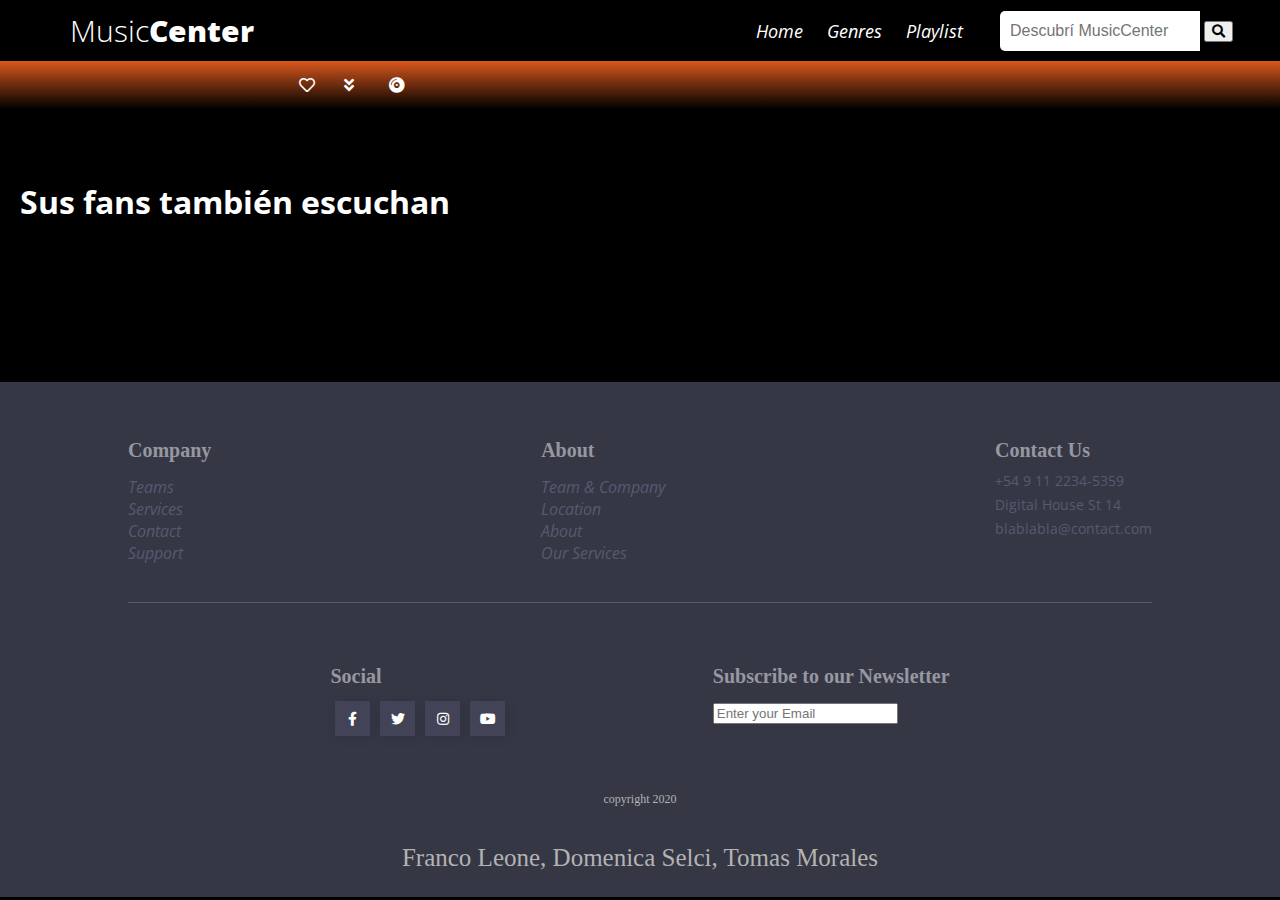
==== commit ada238a6: "search" ====
--- a/detail-album.html
+++ b/detail-album.html
@@ -26,8 +26,8 @@
             <li class="search-icon">
                 <form action="../proyecto-musica/search-results.html" method="GET">
                     <input type="search" name="q" class="campobuscar" placeholder="Descubrí MusicCenter">
-                    <label class="icon">
-                        <span class="fas fa-search"></span>
+                    <label class="button">
+                        <button type="submit"><i class="fas fa-search"></i></button>
                     </label>
                 </form>
             </li>
